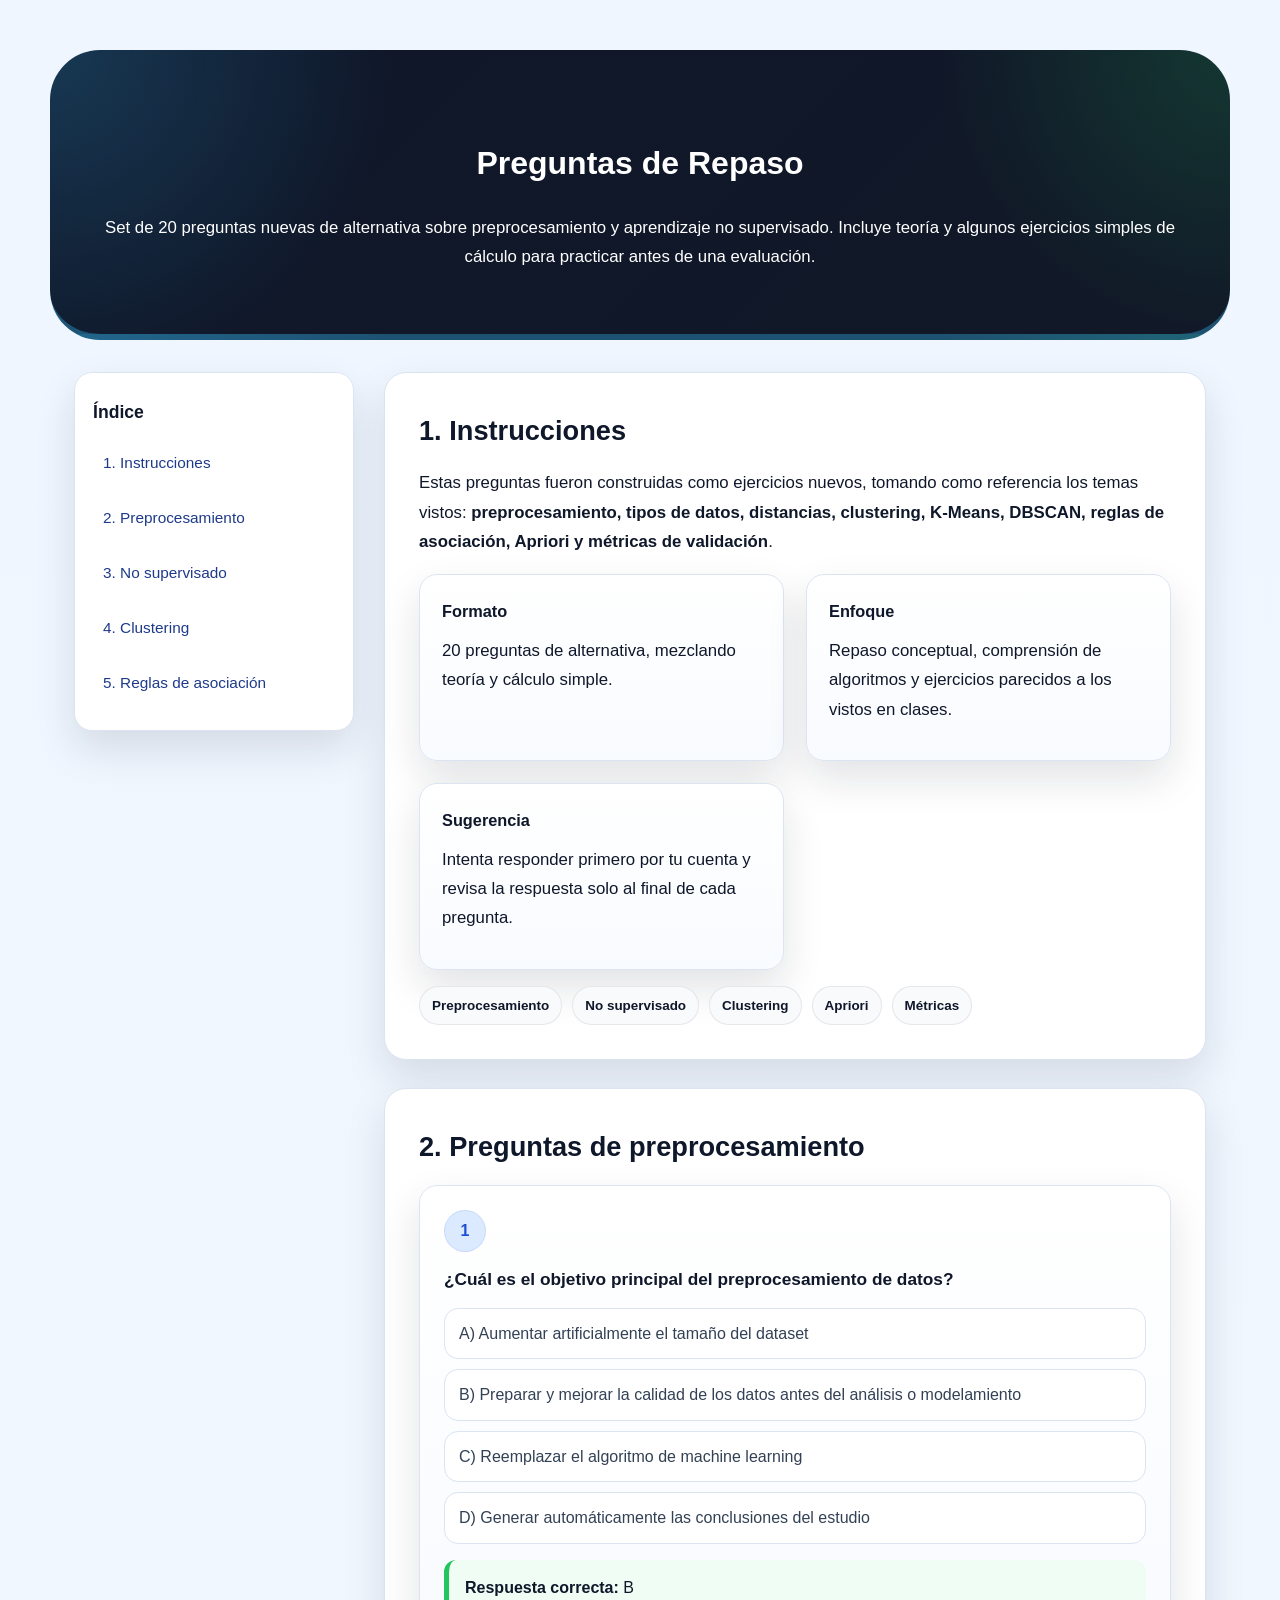
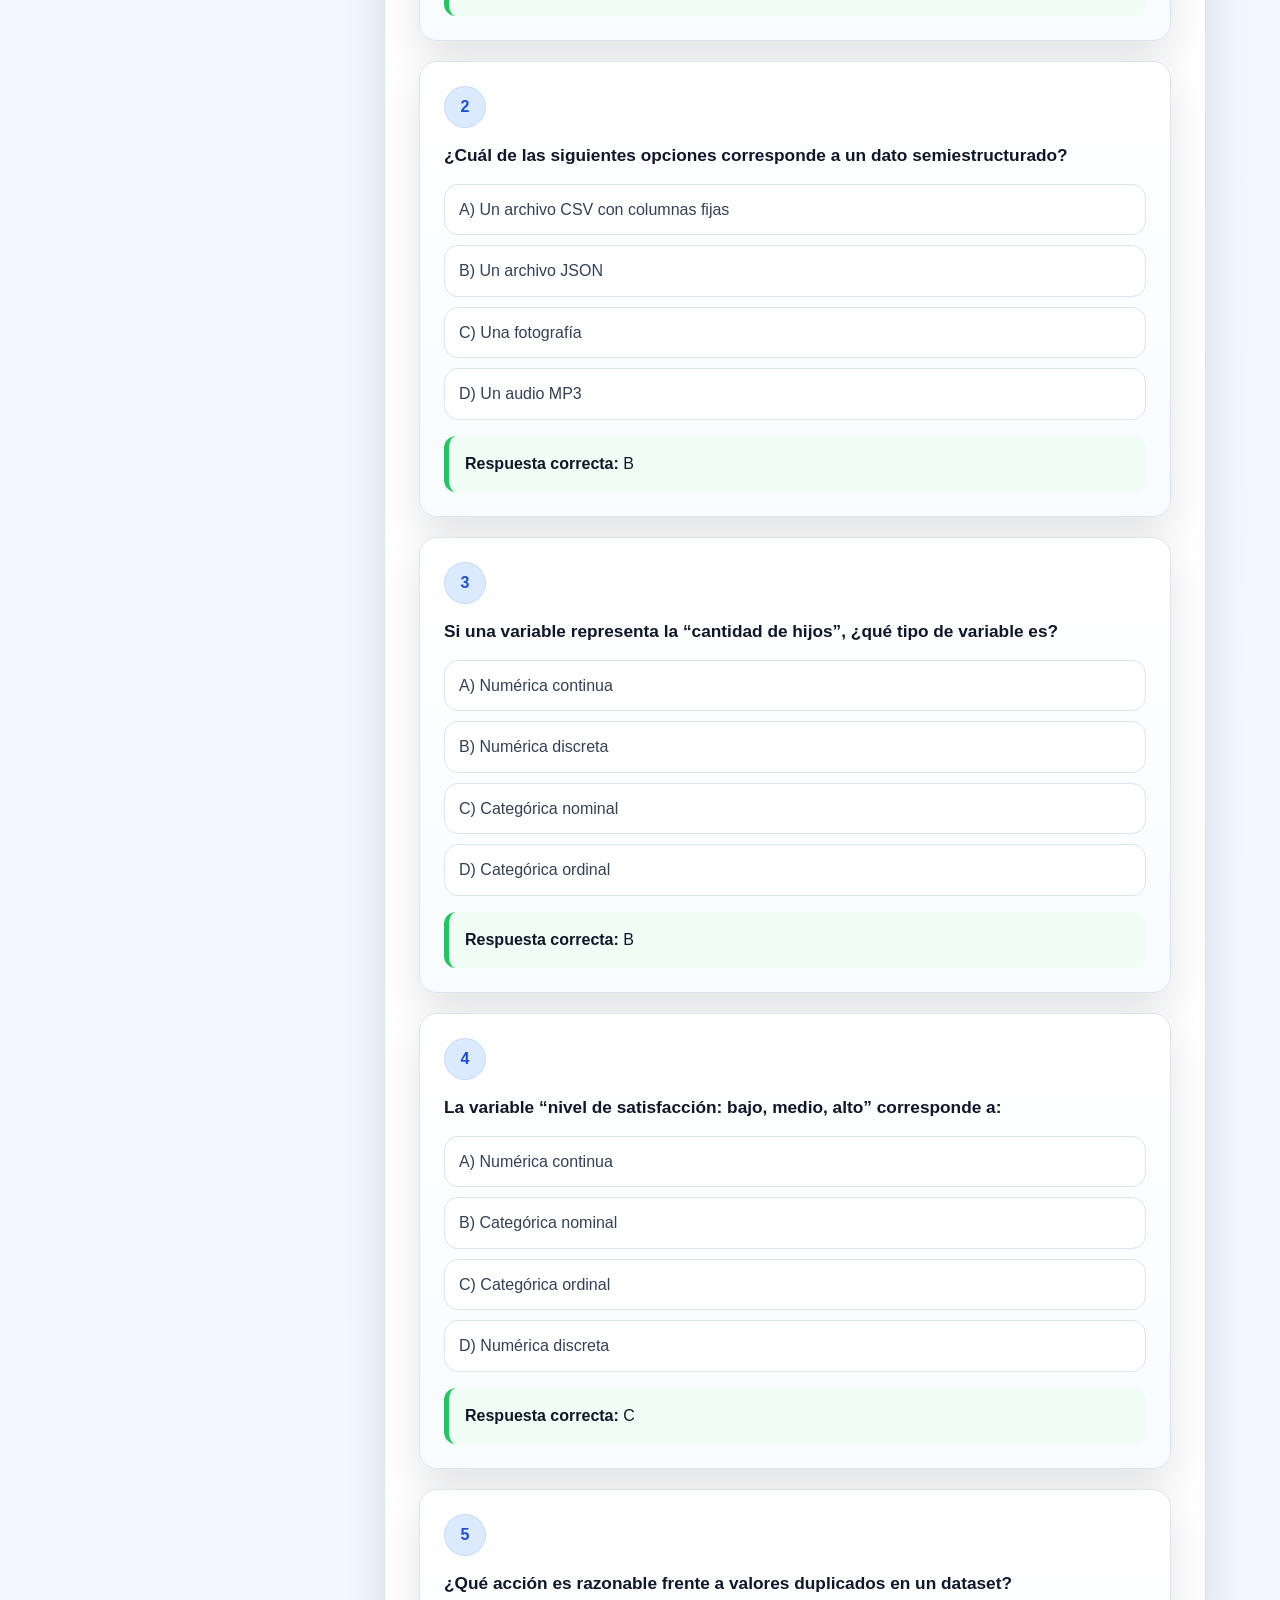
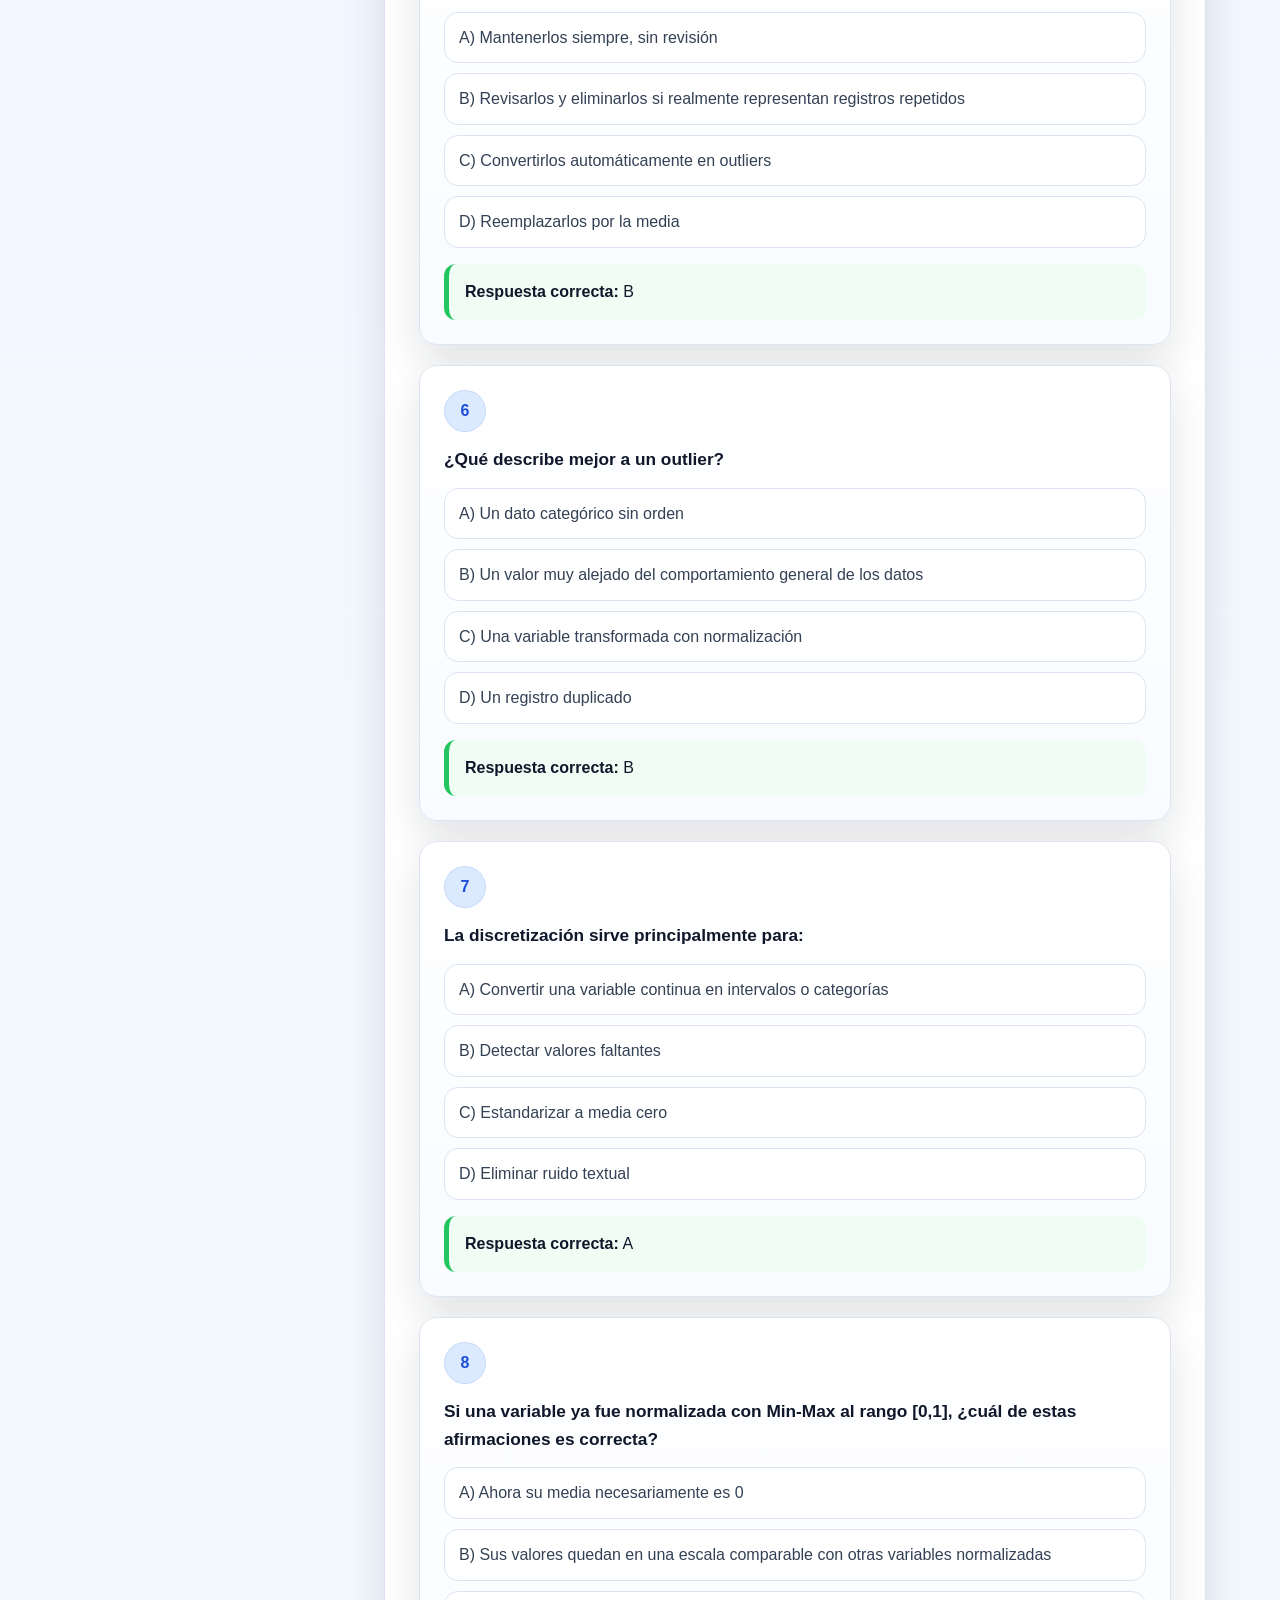
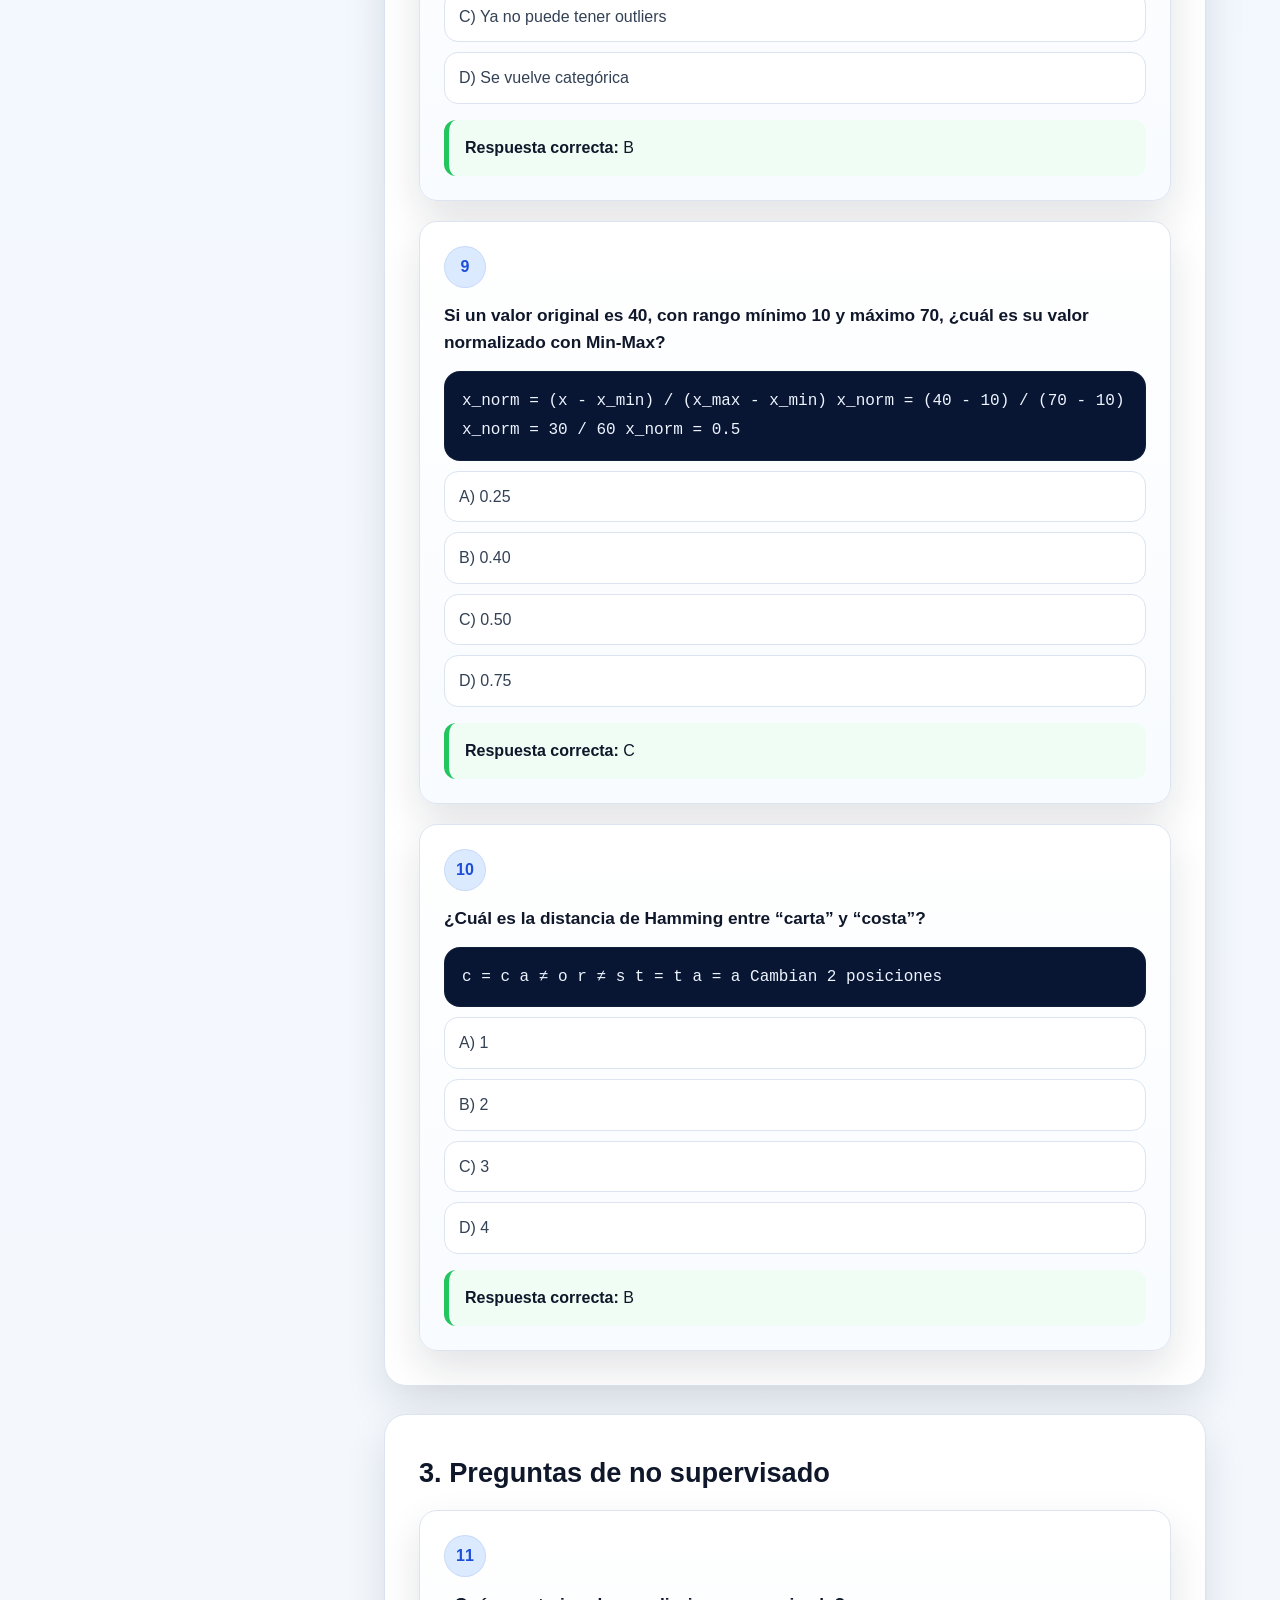
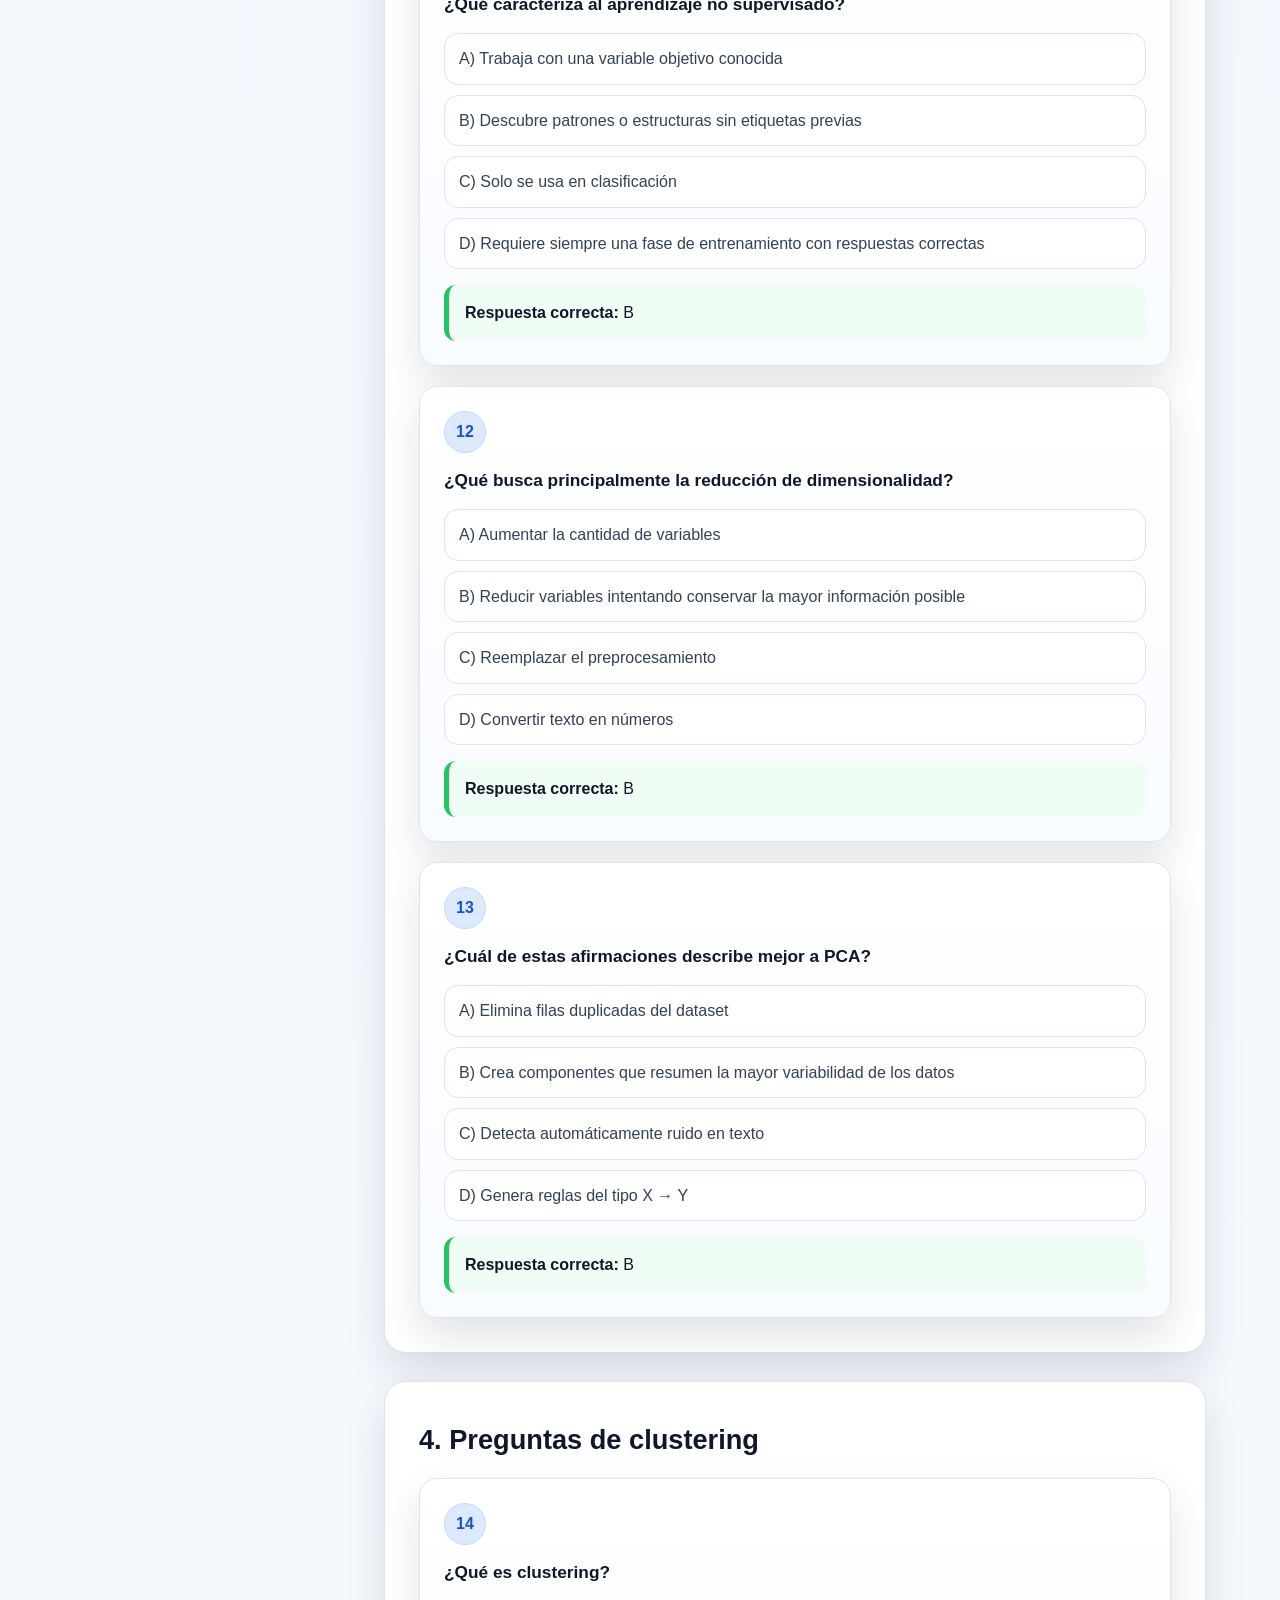
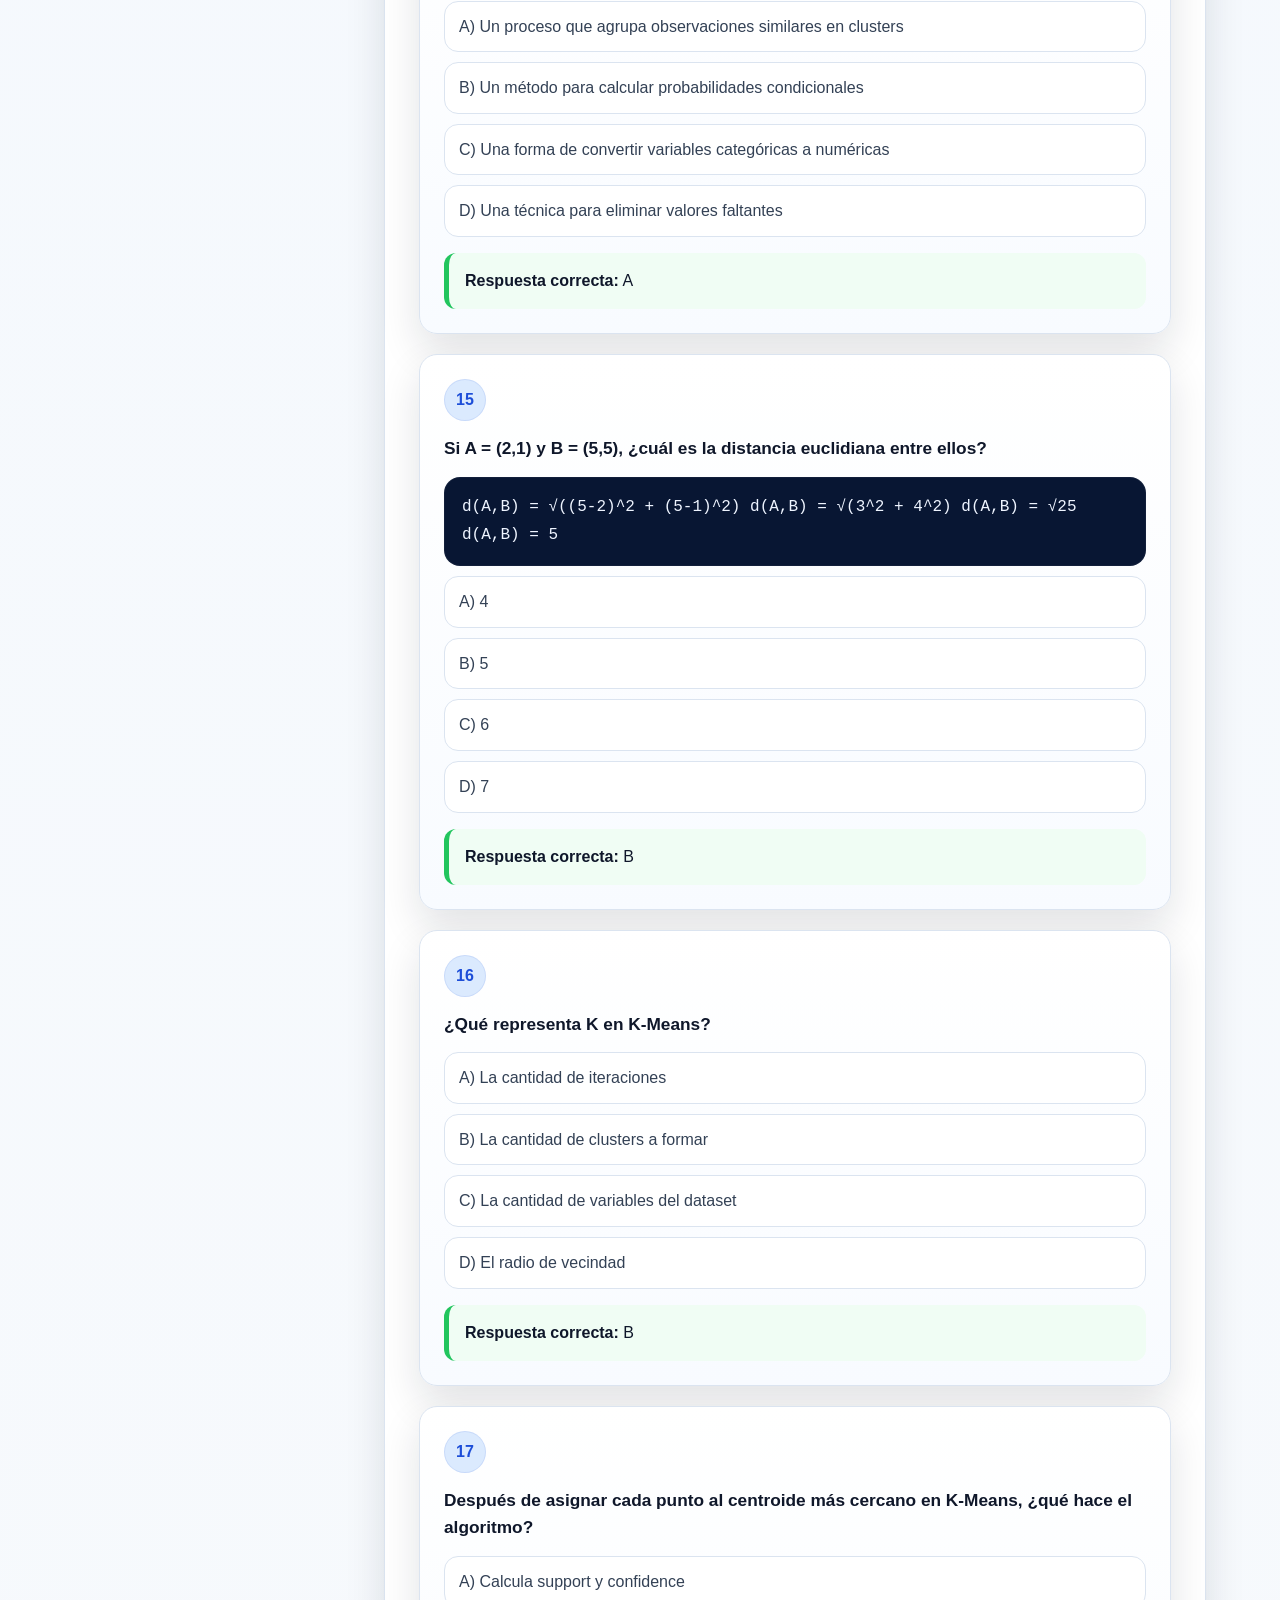
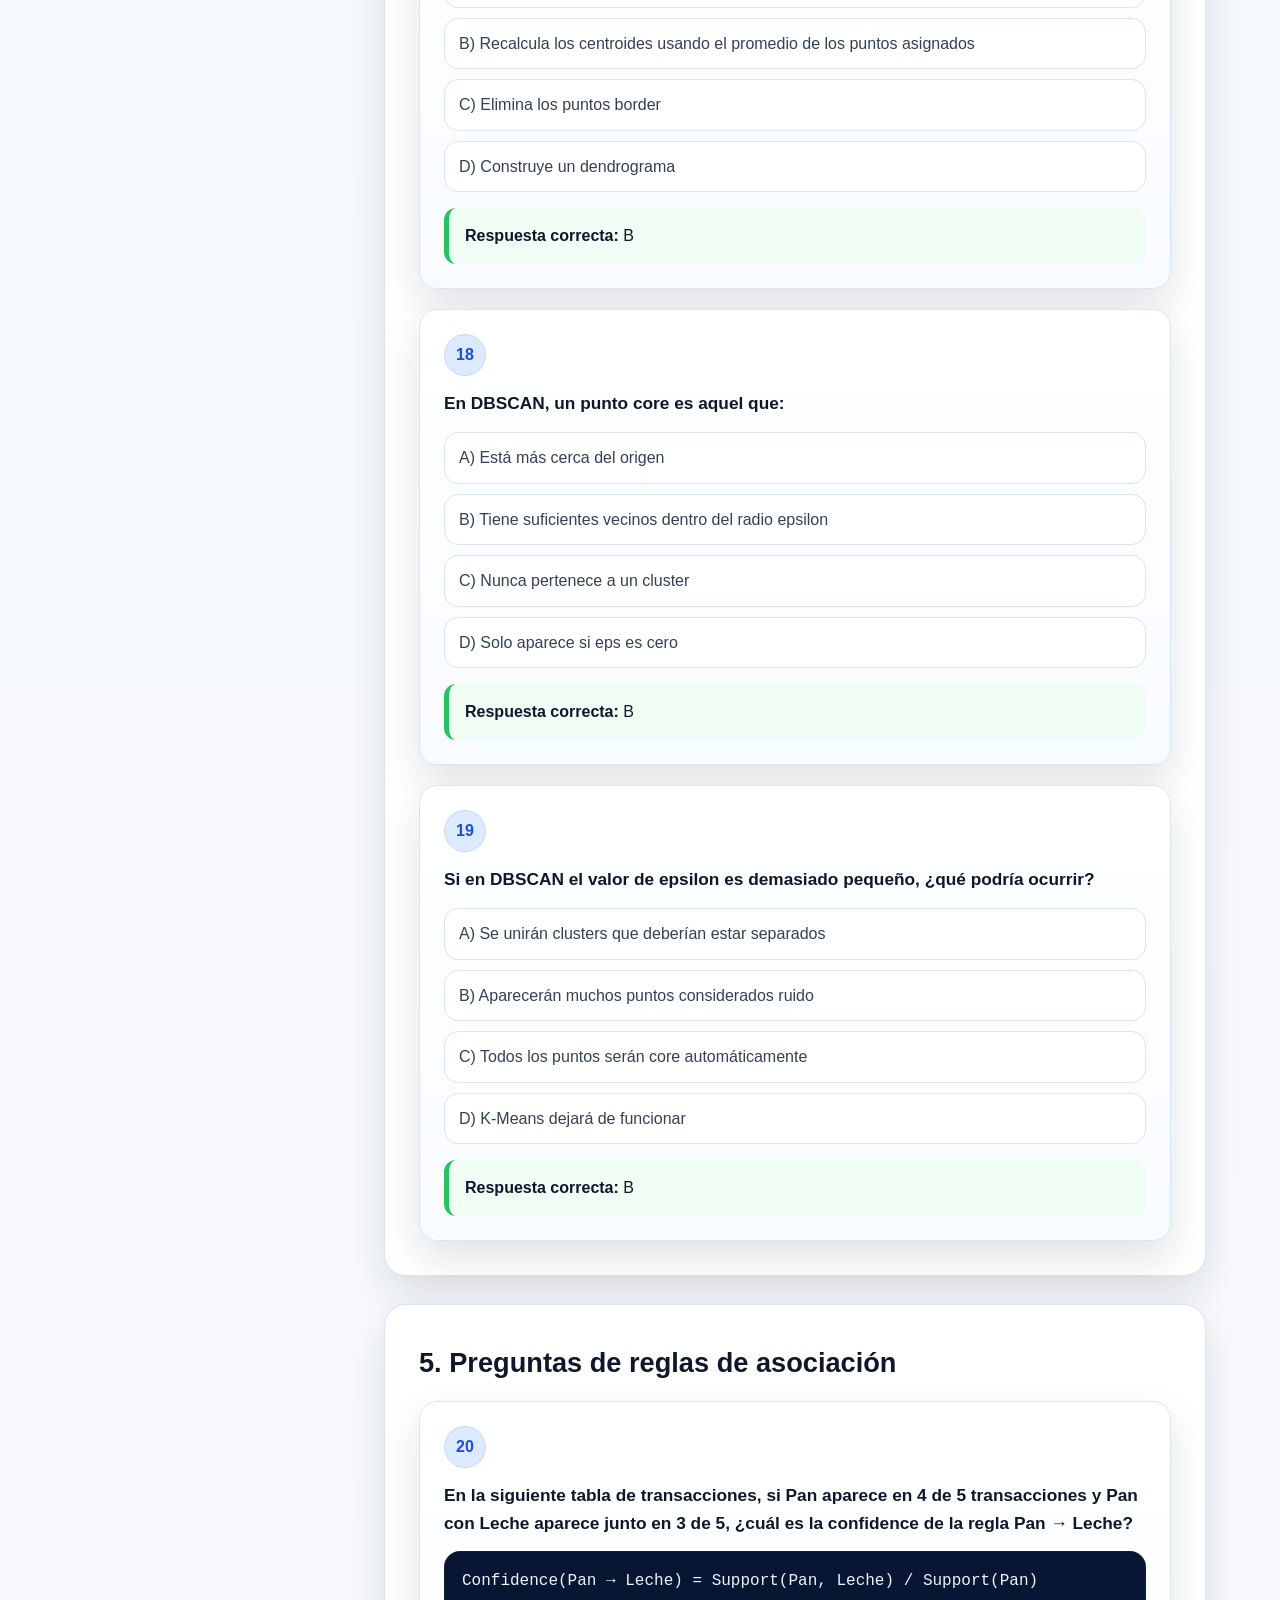
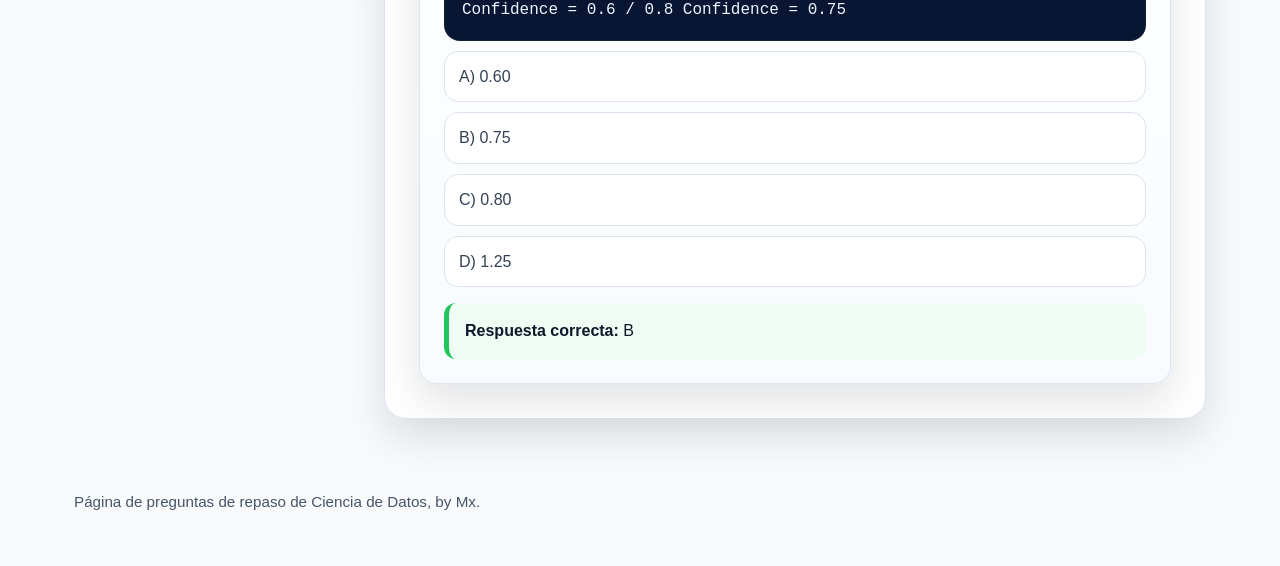
==== eje_c1.html @ 0fac029d "c1_1" ====
<!DOCTYPE html>
<html lang="es">
<head>
  <meta charset="UTF-8" />
  <meta name="viewport" content="width=device-width, initial-scale=1.0" />
  <title>Preguntas de Repaso | Preprocesamiento y No Supervisado</title>
  <link rel="stylesheet" href="styles.css">
  <style>
    .quiz-hero{
      background:
        radial-gradient(circle at top left, rgba(56,189,248,.20), transparent 28%),
        radial-gradient(circle at top right, rgba(34,197,94,.18), transparent 24%),
        linear-gradient(135deg, #0f172a 0%, #111827 100%);
      color:white;
      padding:64px 28px 48px;
      border-bottom:6px solid rgba(56,189,248,.35);
      border-radius:50px;
      text-align:center;
    }

    .quiz-wrap{
      max-width:1400px;
      margin:0 auto;
    }

    .quiz-layout{
      max-width:1400px;
      margin:32px auto 70px;
      padding:0 24px;
      display:grid;
      grid-template-columns:280px 1fr;
      gap:30px;
      align-items:start;
    }

    .quiz-toc{
      position:sticky;
      top:18px;
      background:white;
      border:1px solid var(--border);
      border-radius:18px;
      box-shadow:var(--shadow);
      padding:24px 18px;
    }

    .quiz-toc h2{
      margin:0 0 14px;
      font-size:1.1rem;
    }

    .quiz-toc ul{
      list-style:none;
      margin:0;
      padding:0;
    }

    .quiz-toc li + li{
      margin-top:10px;
    }

    .quiz-toc a{
      text-decoration:none;
      color:#1e3a8a;
      display:block;
      padding:9px 10px;
      border-radius:10px;
      transition:.2s ease;
      font-size:.96rem;
    }

    .quiz-toc a:hover{
      background:#eff6ff;
      color:#0369a1;
    }

    .quiz-main{
      display:flex;
      flex-direction:column;
      gap:28px;
    }

    .quiz-section{
      background:white;
      border:1px solid var(--border);
      border-radius:22px;
      box-shadow:var(--shadow);
      padding:34px;
    }

    .quiz-section h2{
      margin:0 0 14px;
      font-size:1.7rem;
    }

    .quiz-section p{
      margin:0 0 14px;
      line-height:1.75;
    }

    .question-card{
      border:1px solid var(--border);
      border-radius:18px;
      padding:24px;
      background:linear-gradient(180deg,#ffffff 0%, #f8fbff 100%);
      box-shadow:var(--shadow);
    }

    .question-card + .question-card{
      margin-top:20px;
    }

    .question-number{
      display:inline-flex;
      align-items:center;
      justify-content:center;
      width:42px;
      height:42px;
      border-radius:999px;
      background:#dbeafe;
      color:#1d4ed8;
      font-weight:800;
      margin-bottom:14px;
      border:1px solid rgba(29,78,216,.10);
    }

    .question-title{
      margin:0 0 14px;
      font-size:1.08rem;
      line-height:1.6;
      color:#0f172a;
    }

    .alternatives{
      display:grid;
      gap:10px;
      margin-top:10px;
    }

    .alternative{
      border:1px solid var(--border);
      border-radius:14px;
      padding:12px 14px;
      background:#ffffff;
      color:#334155;
      line-height:1.6;
    }

    .answer-box{
      margin-top:16px;
      border-left:5px solid #22c55e;
      background:#f0fdf4;
      padding:14px 16px;
      border-radius:12px;
    }

    .formula-box{
      margin-top:14px;
      background:#081633;
      color:#eef4ff;
      border-radius:16px;
      padding:16px 18px;
      font-family:Consolas, "Courier New", monospace;
      line-height:1.8;
      overflow:auto;
      box-shadow:inset 0 0 0 1px rgba(255,255,255,.04);
    }

    .tag-row{
      display:flex;
      flex-wrap:wrap;
      gap:10px;
      margin:16px 0 0;
    }

    .tag{
      display:inline-flex;
      padding:7px 12px;
      border-radius:999px;
      font-size:.84rem;
      font-weight:700;
      background:#f8fafc;
      color:#0f172a;
      border:1px solid rgba(15,23,42,.08);
    }

    .intro-grid{
      display:grid;
      grid-template-columns:repeat(auto-fit, minmax(250px,1fr));
      gap:22px;
      margin-top:18px;
    }

    .intro-card{
      border:1px solid var(--border);
      border-radius:18px;
      padding:22px;
      background:linear-gradient(180deg,#ffffff 0%, #f8fbff 100%);
      box-shadow:var(--shadow);
    }

    .intro-card h3{
      margin:0 0 10px;
      font-size:1.02rem;
    }

    footer{
      max-width:1400px;
      margin:0 auto 50px;
      padding:0 24px;
      color:#475569;
      font-size:.95rem;
    }

    @media (max-width: 1100px){
      .quiz-layout{
        grid-template-columns:1fr;
      }

      .quiz-toc{
        position:relative;
        top:auto;
      }
    }
  </style>
</head>
<body>
  <header class="quiz-hero">
    <div class="quiz-wrap">
      <h1>Preguntas de Repaso</h1>
      <p>
        Set de 20 preguntas nuevas de alternativa sobre preprocesamiento y aprendizaje no supervisado.
        Incluye teoría y algunos ejercicios simples de cálculo para practicar antes de una evaluación.
      </p>
    </div>
  </header>

  <div class="quiz-layout">
    <aside class="quiz-toc">
      <h2>Índice</h2>
      <ul>
        <li><a href="#intro">1. Instrucciones</a></li>
        <li><a href="#preproc">2. Preprocesamiento</a></li>
        <li><a href="#nosup">3. No supervisado</a></li>
        <li><a href="#clustering">4. Clustering</a></li>
        <li><a href="#reglas">5. Reglas de asociación</a></li>
      </ul>
    </aside>

    <main class="quiz-main">
      <section id="intro" class="quiz-section">
        <h2>1. Instrucciones</h2>
        <p>
          Estas preguntas fueron construidas como ejercicios nuevos, tomando como referencia los temas vistos:
          <strong>preprocesamiento, tipos de datos, distancias, clustering, K-Means, DBSCAN, reglas de asociación,
          Apriori y métricas de validación</strong>.
        </p>
        <div class="intro-grid">
          <div class="intro-card">
            <h3>Formato</h3>
            <p>20 preguntas de alternativa, mezclando teoría y cálculo simple.</p>
          </div>
          <div class="intro-card">
            <h3>Enfoque</h3>
            <p>Repaso conceptual, comprensión de algoritmos y ejercicios parecidos a los vistos en clases.</p>
          </div>
          <div class="intro-card">
            <h3>Sugerencia</h3>
            <p>Intenta responder primero por tu cuenta y revisa la respuesta solo al final de cada pregunta.</p>
          </div>
        </div>
        <div class="tag-row">
          <span class="tag">Preprocesamiento</span>
          <span class="tag">No supervisado</span>
          <span class="tag">Clustering</span>
          <span class="tag">Apriori</span>
          <span class="tag">Métricas</span>
        </div>
      </section>

      <section id="preproc" class="quiz-section">
        <h2>2. Preguntas de preprocesamiento</h2>

        <article class="question-card">
          <div class="question-number">1</div>
          <h3 class="question-title">¿Cuál es el objetivo principal del preprocesamiento de datos?</h3>
          <div class="alternatives">
            <div class="alternative">A) Aumentar artificialmente el tamaño del dataset</div>
            <div class="alternative">B) Preparar y mejorar la calidad de los datos antes del análisis o modelamiento</div>
            <div class="alternative">C) Reemplazar el algoritmo de machine learning</div>
            <div class="alternative">D) Generar automáticamente las conclusiones del estudio</div>
          </div>
          <div class="answer-box"><strong>Respuesta correcta:</strong> B</div>
        </article>

        <article class="question-card">
          <div class="question-number">2</div>
          <h3 class="question-title">¿Cuál de las siguientes opciones corresponde a un dato semiestructurado?</h3>
          <div class="alternatives">
            <div class="alternative">A) Un archivo CSV con columnas fijas</div>
            <div class="alternative">B) Un archivo JSON</div>
            <div class="alternative">C) Una fotografía</div>
            <div class="alternative">D) Un audio MP3</div>
          </div>
          <div class="answer-box"><strong>Respuesta correcta:</strong> B</div>
        </article>

        <article class="question-card">
          <div class="question-number">3</div>
          <h3 class="question-title">Si una variable representa la “cantidad de hijos”, ¿qué tipo de variable es?</h3>
          <div class="alternatives">
            <div class="alternative">A) Numérica continua</div>
            <div class="alternative">B) Numérica discreta</div>
            <div class="alternative">C) Categórica nominal</div>
            <div class="alternative">D) Categórica ordinal</div>
          </div>
          <div class="answer-box"><strong>Respuesta correcta:</strong> B</div>
        </article>

        <article class="question-card">
          <div class="question-number">4</div>
          <h3 class="question-title">La variable “nivel de satisfacción: bajo, medio, alto” corresponde a:</h3>
          <div class="alternatives">
            <div class="alternative">A) Numérica continua</div>
            <div class="alternative">B) Categórica nominal</div>
            <div class="alternative">C) Categórica ordinal</div>
            <div class="alternative">D) Numérica discreta</div>
          </div>
          <div class="answer-box"><strong>Respuesta correcta:</strong> C</div>
        </article>

        <article class="question-card">
          <div class="question-number">5</div>
          <h3 class="question-title">¿Qué acción es razonable frente a valores duplicados en un dataset?</h3>
          <div class="alternatives">
            <div class="alternative">A) Mantenerlos siempre, sin revisión</div>
            <div class="alternative">B) Revisarlos y eliminarlos si realmente representan registros repetidos</div>
            <div class="alternative">C) Convertirlos automáticamente en outliers</div>
            <div class="alternative">D) Reemplazarlos por la media</div>
          </div>
          <div class="answer-box"><strong>Respuesta correcta:</strong> B</div>
        </article>

        <article class="question-card">
          <div class="question-number">6</div>
          <h3 class="question-title">¿Qué describe mejor a un outlier?</h3>
          <div class="alternatives">
            <div class="alternative">A) Un dato categórico sin orden</div>
            <div class="alternative">B) Un valor muy alejado del comportamiento general de los datos</div>
            <div class="alternative">C) Una variable transformada con normalización</div>
            <div class="alternative">D) Un registro duplicado</div>
          </div>
          <div class="answer-box"><strong>Respuesta correcta:</strong> B</div>
        </article>

        <article class="question-card">
          <div class="question-number">7</div>
          <h3 class="question-title">La discretización sirve principalmente para:</h3>
          <div class="alternatives">
            <div class="alternative">A) Convertir una variable continua en intervalos o categorías</div>
            <div class="alternative">B) Detectar valores faltantes</div>
            <div class="alternative">C) Estandarizar a media cero</div>
            <div class="alternative">D) Eliminar ruido textual</div>
          </div>
          <div class="answer-box"><strong>Respuesta correcta:</strong> A</div>
        </article>

        <article class="question-card">
          <div class="question-number">8</div>
          <h3 class="question-title">Si una variable ya fue normalizada con Min-Max al rango [0,1], ¿cuál de estas afirmaciones es correcta?</h3>
          <div class="alternatives">
            <div class="alternative">A) Ahora su media necesariamente es 0</div>
            <div class="alternative">B) Sus valores quedan en una escala comparable con otras variables normalizadas</div>
            <div class="alternative">C) Ya no puede tener outliers</div>
            <div class="alternative">D) Se vuelve categórica</div>
          </div>
          <div class="answer-box"><strong>Respuesta correcta:</strong> B</div>
        </article>

        <article class="question-card">
          <div class="question-number">9</div>
          <h3 class="question-title">Si un valor original es 40, con rango mínimo 10 y máximo 70, ¿cuál es su valor normalizado con Min-Max?</h3>
          <div class="formula-box">
x_norm = (x - x_min) / (x_max - x_min)

x_norm = (40 - 10) / (70 - 10)
x_norm = 30 / 60
x_norm = 0.5
          </div>
          <div class="alternatives">
            <div class="alternative">A) 0.25</div>
            <div class="alternative">B) 0.40</div>
            <div class="alternative">C) 0.50</div>
            <div class="alternative">D) 0.75</div>
          </div>
          <div class="answer-box"><strong>Respuesta correcta:</strong> C</div>
        </article>

        <article class="question-card">
          <div class="question-number">10</div>
          <h3 class="question-title">¿Cuál es la distancia de Hamming entre “carta” y “costa”?</h3>
          <div class="formula-box">
c = c
a ≠ o
r ≠ s
t = t
a = a

Cambian 2 posiciones
          </div>
          <div class="alternatives">
            <div class="alternative">A) 1</div>
            <div class="alternative">B) 2</div>
            <div class="alternative">C) 3</div>
            <div class="alternative">D) 4</div>
          </div>
          <div class="answer-box"><strong>Respuesta correcta:</strong> B</div>
        </article>
      </section>

      <section id="nosup" class="quiz-section">
        <h2>3. Preguntas de no supervisado</h2>

        <article class="question-card">
          <div class="question-number">11</div>
          <h3 class="question-title">¿Qué caracteriza al aprendizaje no supervisado?</h3>
          <div class="alternatives">
            <div class="alternative">A) Trabaja con una variable objetivo conocida</div>
            <div class="alternative">B) Descubre patrones o estructuras sin etiquetas previas</div>
            <div class="alternative">C) Solo se usa en clasificación</div>
            <div class="alternative">D) Requiere siempre una fase de entrenamiento con respuestas correctas</div>
          </div>
          <div class="answer-box"><strong>Respuesta correcta:</strong> B</div>
        </article>

        <article class="question-card">
          <div class="question-number">12</div>
          <h3 class="question-title">¿Qué busca principalmente la reducción de dimensionalidad?</h3>
          <div class="alternatives">
            <div class="alternative">A) Aumentar la cantidad de variables</div>
            <div class="alternative">B) Reducir variables intentando conservar la mayor información posible</div>
            <div class="alternative">C) Reemplazar el preprocesamiento</div>
            <div class="alternative">D) Convertir texto en números</div>
          </div>
          <div class="answer-box"><strong>Respuesta correcta:</strong> B</div>
        </article>

        <article class="question-card">
          <div class="question-number">13</div>
          <h3 class="question-title">¿Cuál de estas afirmaciones describe mejor a PCA?</h3>
          <div class="alternatives">
            <div class="alternative">A) Elimina filas duplicadas del dataset</div>
            <div class="alternative">B) Crea componentes que resumen la mayor variabilidad de los datos</div>
            <div class="alternative">C) Detecta automáticamente ruido en texto</div>
            <div class="alternative">D) Genera reglas del tipo X → Y</div>
          </div>
          <div class="answer-box"><strong>Respuesta correcta:</strong> B</div>
        </article>
      </section>

      <section id="clustering" class="quiz-section">
        <h2>4. Preguntas de clustering</h2>

        <article class="question-card">
          <div class="question-number">14</div>
          <h3 class="question-title">¿Qué es clustering?</h3>
          <div class="alternatives">
            <div class="alternative">A) Un proceso que agrupa observaciones similares en clusters</div>
            <div class="alternative">B) Un método para calcular probabilidades condicionales</div>
            <div class="alternative">C) Una forma de convertir variables categóricas a numéricas</div>
            <div class="alternative">D) Una técnica para eliminar valores faltantes</div>
          </div>
          <div class="answer-box"><strong>Respuesta correcta:</strong> A</div>
        </article>

        <article class="question-card">
          <div class="question-number">15</div>
          <h3 class="question-title">Si A = (2,1) y B = (5,5), ¿cuál es la distancia euclidiana entre ellos?</h3>
          <div class="formula-box">
d(A,B) = √((5-2)^2 + (5-1)^2)
d(A,B) = √(3^2 + 4^2)
d(A,B) = √25
d(A,B) = 5
          </div>
          <div class="alternatives">
            <div class="alternative">A) 4</div>
            <div class="alternative">B) 5</div>
            <div class="alternative">C) 6</div>
            <div class="alternative">D) 7</div>
          </div>
          <div class="answer-box"><strong>Respuesta correcta:</strong> B</div>
        </article>

        <article class="question-card">
          <div class="question-number">16</div>
          <h3 class="question-title">¿Qué representa K en K-Means?</h3>
          <div class="alternatives">
            <div class="alternative">A) La cantidad de iteraciones</div>
            <div class="alternative">B) La cantidad de clusters a formar</div>
            <div class="alternative">C) La cantidad de variables del dataset</div>
            <div class="alternative">D) El radio de vecindad</div>
          </div>
          <div class="answer-box"><strong>Respuesta correcta:</strong> B</div>
        </article>

        <article class="question-card">
          <div class="question-number">17</div>
          <h3 class="question-title">Después de asignar cada punto al centroide más cercano en K-Means, ¿qué hace el algoritmo?</h3>
          <div class="alternatives">
            <div class="alternative">A) Calcula support y confidence</div>
            <div class="alternative">B) Recalcula los centroides usando el promedio de los puntos asignados</div>
            <div class="alternative">C) Elimina los puntos border</div>
            <div class="alternative">D) Construye un dendrograma</div>
          </div>
          <div class="answer-box"><strong>Respuesta correcta:</strong> B</div>
        </article>

        <article class="question-card">
          <div class="question-number">18</div>
          <h3 class="question-title">En DBSCAN, un punto core es aquel que:</h3>
          <div class="alternatives">
            <div class="alternative">A) Está más cerca del origen</div>
            <div class="alternative">B) Tiene suficientes vecinos dentro del radio epsilon</div>
            <div class="alternative">C) Nunca pertenece a un cluster</div>
            <div class="alternative">D) Solo aparece si eps es cero</div>
          </div>
          <div class="answer-box"><strong>Respuesta correcta:</strong> B</div>
        </article>

        <article class="question-card">
          <div class="question-number">19</div>
          <h3 class="question-title">Si en DBSCAN el valor de epsilon es demasiado pequeño, ¿qué podría ocurrir?</h3>
          <div class="alternatives">
            <div class="alternative">A) Se unirán clusters que deberían estar separados</div>
            <div class="alternative">B) Aparecerán muchos puntos considerados ruido</div>
            <div class="alternative">C) Todos los puntos serán core automáticamente</div>
            <div class="alternative">D) K-Means dejará de funcionar</div>
          </div>
          <div class="answer-box"><strong>Respuesta correcta:</strong> B</div>
        </article>
      </section>

      <section id="reglas" class="quiz-section">
        <h2>5. Preguntas de reglas de asociación</h2>

        <article class="question-card">
          <div class="question-number">20</div>
          <h3 class="question-title">En la siguiente tabla de transacciones, si Pan aparece en 4 de 5 transacciones y Pan con Leche aparece junto en 3 de 5, ¿cuál es la confidence de la regla Pan → Leche?</h3>
          <div class="formula-box">
Confidence(Pan → Leche) = Support(Pan, Leche) / Support(Pan)

Confidence = 0.6 / 0.8
Confidence = 0.75
          </div>
          <div class="alternatives">
            <div class="alternative">A) 0.60</div>
            <div class="alternative">B) 0.75</div>
            <div class="alternative">C) 0.80</div>
            <div class="alternative">D) 1.25</div>
          </div>
          <div class="answer-box"><strong>Respuesta correcta:</strong> B</div>
        </article>
      </section>
    </main>
  </div>

  <footer>
    Página de preguntas de repaso de Ciencia de Datos, by Mx.
  </footer>
</body>
</html>
---- styles.css ----
/* =========================
   INTRODUCCION HTML
   ========================= */


  :root{
    --bg:#0f172a;
    --panel:#111827;
    --panel-2:#1f2937;
    --soft:#e5eefc;
    --text:#e5e7eb;
    --muted:#94a3b8;
    --primary:#38bdf8;
    --secondary:#22c55e;
    --accent:#f59e0b;
    --card:#ffffff;
    --border:#dbe4f0;
    --shadow:0 18px 40px rgba(15,23,42,.12);
    --radius:18px;
    --max:1500px;
  }

  *{box-sizing:border-box}
  html{scroll-behavior:smooth}
  body{
    margin:50px;
    font-family:Inter, "Segoe UI", Arial, sans-serif;
    background:linear-gradient(180deg, #eff6ff 0%, #f8fafc 100%);
    color:#0f172a;
    line-height:1.75;
  }

  .hero{
    background:
      radial-gradient(circle at top left, rgba(56,189,248,.20), transparent 28%),
      radial-gradient(circle at top right, rgba(34,197,94,.18), transparent 24%),
      linear-gradient(135deg, #0f172a 0%, #111827 100%);
    color:white;
    padding:64px 28px 48px;
    border-bottom:6px solid rgba(56,189,248,.35);
    border-radius: 50px;
    text-align: center;
  }

  .wrap{
    max-width:var(--max);
    margin:0 auto;
    
  }

  .hero h1{
    margin:0 0 12px;
    font-size:clamp(2.1rem, 3.5vw, 3.35rem);
    line-height:1.1;
  }

  .hero p{
    margin:0 auto;
    max-width:920px;
    color:#dbeafe;
    font-size:1.08rem;
    text-align: center;
  }


  .badge{
    padding:9px 15px;
    border-radius:999px;
    background:rgba(255,255,255,.09);
    border:1px solid rgba(255,255,255,.16);
    color:#e2e8f0;
    font-size:.95rem;
  }

  .layout{
    max-width:var(--max);
    margin:32px auto 70px;
    padding:0 24px;
    display:grid;
    grid-template-columns:260px 1fr;
    gap:30px;
    align-items:start;
  }

  .toc{
    position:sticky;
    top:18px;
    background:white;
    border:1px solid var(--border);
    border-radius:var(--radius);
    box-shadow:var(--shadow);
    padding:24px 18px;
  }

  .toc h2{
    margin:0 0 14px;
    font-size:1.1rem;
  }

  .toc ul{
    list-style:none;
    margin:0;
    padding:0;
  }

  .toc li + li{
    margin-top:10px;
  }

  .toc a{
    text-decoration:none;
    color:#1e3a8a;
    display:block;
    padding:9px 10px;
    border-radius:10px;
    transition:.2s ease;
    font-size:.97rem;
  }

  .toc a:hover{
    background:#eff6ff;
    color:#0369a1;
  }

  main{
    display:flex;
    flex-direction:column;
    gap:40px;
  }

  section{
    background:white;
    border:1px solid var(--border);
    border-radius:var(--radius);
    box-shadow:var(--shadow);
    padding:40px;
  }

  h2{
    margin:0 0 18px;
    font-size:1.8rem;
    color:#0f172a;
  }

  h3{
    margin:28px 0 14px;
    color:#0f172a;
    font-size:1.22rem;
  }

  p{
    margin:0 0 14px;
    font-size:1.05rem;
  }

  .muted{
    color:var(--muted);
  }

  .intro-grid,
  .cards,
  .flow,
  .glossary{
    display:grid;
    gap:24px;
  }

  .intro-grid{
    grid-template-columns:repeat(auto-fit, minmax(250px,1fr));
    margin-top:18px;
  }

  .cards{
    grid-template-columns:repeat(auto-fit, minmax(280px,1fr));
    gap:28px;
    margin-top:18px;
  }

  .flow{
    grid-template-columns:repeat(auto-fit, minmax(220px,1fr));
    gap:22px;
    margin-top:18px;
  }

  .glossary{
    grid-template-columns:repeat(auto-fit, minmax(250px,1fr));
    gap:22px;
    margin-top:18px;
  }

  .card,
  .step,
  .gloss{
    border:1px solid var(--border);
    border-radius:18px;
    padding:22px;
    background:linear-gradient(180deg,#ffffff 0%, #f8fbff 100%);
  }

  .card h4,
  .step h4,
  .gloss h4{
    margin:0 0 10px;
    font-size:1.05rem;
  }

  .pill{
    display:inline-flex;
    align-self:flex-start;
    width:auto;
    padding:6px 14px;
    border-radius:999px;
    font-size:.88rem;
    font-weight:700;
    margin-bottom:14px;
    letter-spacing:.2px;
  }

  .blue{background:#e0f2fe; color:#075985}
  .green{background:#dcfce7; color:#166534}
  .orange{background:#fef3c7; color:#92400e}
  .purple{background:#ede9fe; color:#5b21b6}

  .map{
    background:linear-gradient(180deg,#f8fbff 0%, #eef6ff 100%);
    border:1px solid var(--border);
    border-radius:20px;
    padding:40px;
    overflow:auto;
    margin-top:18px;
  }

  .map h3{
    margin-top:0;
    margin-bottom:24px;
    text-align:center;
    font-size:1.35rem;
  }

  .node-center{
    text-align:center;
    margin-bottom:24px;
  }

  .node{
    display:inline-block;
    padding:12px 18px;
    border-radius:14px;
    color:white;
    font-weight:700;
    box-shadow:0 10px 22px rgba(15,23,42,.12);
  }

  .node.main{background:linear-gradient(135deg,#0284c7,#2563eb)}
  .node.sup{background:linear-gradient(135deg,#14b8a6,#0f766e)}
  .node.unsup{background:linear-gradient(135deg,#22c55e,#15803d)}
  .node.sub{background:linear-gradient(135deg,#6366f1,#4338ca)}
  .node.sub2{background:linear-gradient(135deg,#f59e0b,#d97706)}

  .branches{
    display:grid;
    grid-template-columns:1fr 1fr;
    gap:32px;
    align-items:start;
  }

  .branch{
    border:1px dashed #bfd2ee;
    border-radius:18px;
    padding:22px;
    background:white;
  }

  .branch .branch-title{
    text-align:center;
    margin-bottom:18px;
  }

  .subgrid{
    display:grid;
    grid-template-columns:1fr 1fr;
    gap:18px;
  }

  .subbox{
    border:1px solid var(--border);
    border-radius:16px;
    padding:22px;
    background:#f8fbff;
  }

  .subbox ul{
    margin:12px 0 0 20px;
    padding:0;
  }

  .subbox li{
    margin:6px 0;
    line-height:1.65;
  }

  .jupyter-box{
    display:grid;
    grid-template-columns:1.15fr .95fr;
    gap:24px;
    align-items:center;
    margin-top:18px;
  }

  .codebox{
    background:#0b1736;
    color:#e2e8f0;
    border-radius:22px;
    padding:22px 26px;
    font-family:Consolas, "Courier New", monospace;
    font-size:1rem;
    overflow:auto;
    line-height:1.9;
    box-shadow:inset 0 0 0 1px rgba(255,255,255,.04);
  }

  .table-like{
    border:1px solid var(--border);
    border-radius:14px;
    overflow:hidden;
    margin-top:18px;
  }

  .row{
    display:grid;
    grid-template-columns:1fr 1.7fr;
  }

  .row div{
    padding:15px 16px;
    border-bottom:1px solid var(--border);
  }

  .row div:first-child{
    background:#f8fafc;
    font-weight:600;
  }

  .row:last-child div{
    border-bottom:none;
  }

  .callout{
    border-left:5px solid var(--primary);
    background:#f0f9ff;
    padding:16px 18px;
    border-radius:12px;
    margin:18px 0 6px;
    font-size:1.05rem;
  }

  .library-grid{
    display:grid;
    gap:26px;
    margin-top:22px;
  }

  .library-card{
    display:grid;
    grid-template-columns:1.15fr .95fr;
    gap:26px;
    align-items:stretch;
    border:1px solid var(--border);
    border-radius:20px;
    padding:24px;
    background:linear-gradient(180deg,#ffffff 0%, #f8fbff 100%);
  }

  .library-info{
    display:flex;
    flex-direction:column;
    justify-content:center;
  }

  .library-info p{
    margin-bottom:12px;
  }

  .library-code{
    position:relative;
    background:#081633;
    color:#eef4ff;
    border-radius:22px;
    padding:24px 26px;
    font-family:Consolas, "Courier New", monospace;
    font-size:.98rem;
    line-height:1.9;
    overflow:auto;
    display:flex;
    align-items:center;
    min-height:160px;
    box-shadow:
      inset 0 0 0 1px rgba(255,255,255,.04),
      0 8px 24px rgba(8,22,51,.16);
  }

  .library-code pre{
    margin:0;
    white-space:pre-wrap;
    word-break:break-word;
  }

  .typing-cursor{
    display:inline-block;
    width:10px;
    height:1.2em;
    background:#93c5fd;
    margin-left:6px;
    vertical-align:middle;
    border-radius:2px;
    animation:blinkCursor 1s steps(1) infinite;
  }



  .process-diagram{
display:flex;
flex-wrap:wrap;
align-items:stretch;
gap:16px;
margin-top:28px;
}

.process-step{
flex:1 1 220px;
min-width:220px;
border-radius:20px;
padding:20px 18px;
border:1px solid var(--border);
box-shadow:var(--shadow);
background:#ffffff;
position:relative;
}

.process-step h4{
margin:10px 0 10px;
font-size:1.02rem;
line-height:1.35;
}

.process-step p{
margin:0;
font-size:.98rem;
line-height:1.6;
}

.step-number{
width:42px;
height:42px;
border-radius:999px;
display:flex;
align-items:center;
justify-content:center;
font-weight:700;
font-size:.9rem;
background:rgba(255,255,255,.75);
border:1px solid rgba(15,23,42,.08);
}

.process-arrow{
display:flex;
align-items:center;
justify-content:center;
font-size:28px;
font-weight:700;
color:#2563eb;
min-width:24px;
}

/* Colores */
.color-azul{
background:#e6f2ff;
}

.color-white{
background-color: white;
}
.color-celeste{
background:#eaf7fb;
}

.color-verde{
background:#eaf6ee;
}

.color-lima{
background:#f0f9e8;
}

.color-naranja{
background:#fff1e6;
}

.color-amarillo{
background:#fff9e6;
}

.color-morado{
background:#f2edff;
}

.color-rosa{
background:#fdeef4;
}

@media (max-width: 980px){
  .process-diagram{

    display:grid;

    grid-template-columns:repeat(3, 1fr);

    gap:28px;

    margin-top:30px;

    align-items:stretch;

  }

  .process-arrow{
    transform:rotate(90deg);
    min-height:24px;
  }

  .process-step{

    width:100%;
    height:180px;

    border-radius:20px;
    padding:22px;

    border:1px solid rgba(0,0,0,0.05);

    display:flex;
    flex-direction:column;
    justify-content:flex-start;

    box-shadow:0 10px 25px rgba(0,0,0,0.08);

  }
}

  @keyframes blinkCursor{
    0%, 50%{opacity:1}
    51%, 100%{opacity:0}
  }

  footer{
    max-width:var(--max);
    margin:0 auto 50px;
    padding:0 24px;
    color:#475569;
    font-size:.95rem;
  }

  @media (max-width: 1100px){
    .layout{
      grid-template-columns:1fr;
    }

    .toc{
      position:relative;
      top:auto;
    }
  }

  .step-icon{

    font-size:36px;
    margin-bottom:8px;
    text-align: center;
    align-items: center;
  }

  .step-icon img{

    width:180px;
    opacity:0.85;
    

  }

  @media (max-width: 980px){
    .jupyter-box,
    .library-card{
      grid-template-columns:1fr;
    }

    .branches{
      grid-template-columns:1fr;
    }

    .subgrid{
      grid-template-columns:1fr;
    }

    section{
      padding:28px;
    }

    .map{
      padding:28px;
    }
  }



  /* =========================
   MENU PRINCIPAL / INDEX
   ========================= */

.Menu_Encabezado {
  padding: 10px 0 10px 10px;
}

.Menu_Hero {
  background:
    radial-gradient(circle at top left, rgba(56,189,248,.20), transparent 28%),
    radial-gradient(circle at top right, rgba(34,197,94,.18), transparent 24%),
    linear-gradient(135deg, #0f172a 0%, #111827 100%);
  color: white;
  padding: 70px 32px 56px;
  border-bottom: 6px solid rgba(56,189,248,.35);
  border-radius: 50px;
  text-align: center;
  box-shadow: var(--shadow);
}

.Menu_Wrap {
  max-width: 1100px;
  margin: 0 auto;
}

.Menu_Etiqueta {
  display: inline-block;
  padding: 8px 14px;
  border-radius: 999px;
  background: rgba(255,255,255,.10);
  border: 1px solid rgba(255,255,255,.16);
  color: #e2e8f0;
  font-size: .92rem;
  margin-bottom: 18px;
}

.Menu_Titulo {
  margin: 0 0 14px;
  font-size: clamp(2.2rem, 4vw, 4rem);
  line-height: 1.08;
}

.Menu_Subtitulo {
  margin: 0 auto;
  max-width: 850px;
  color: #dbeafe;
  font-size: 1.08rem;
  line-height: 1.8;
}

.Menu_Contenido {
  max-width: var(--max);
  margin: 34px auto 70px;
  padding: 0 24px;
}

.Menu_Caja_Bienvenida {
  background: white;
  border: 1px solid var(--border);
  border-radius: 24px;
  box-shadow: var(--shadow);
  padding: 28px 30px;
  margin-bottom: 30px;
}

.Menu_Caja_Bienvenida h2 {
  margin: 0 0 10px;
  font-size: 1.6rem;
  color: #0f172a;
}

.Menu_Caja_Bienvenida p {
  margin: 0;
  color: #475569;
  line-height: 1.8;
}

.Menu_Grid {
  display: grid;
  grid-template-columns: repeat(auto-fit, minmax(280px, 1fr));
  gap: 26px;
}

.Menu_Tarjeta {
  text-decoration: none;
  color: inherit;
  background: linear-gradient(180deg, #ffffff 0%, #f8fbff 100%);
  border: 1px solid var(--border);
  border-radius: 24px;
  box-shadow: var(--shadow);
  padding: 28px;
  min-height: 240px;
  display: flex;
  flex-direction: column;
  transition: transform .22s ease, box-shadow .22s ease, border-color .22s ease;
}

.Menu_Tarjeta:hover {
  transform: translateY(-6px);
  box-shadow: 0 22px 50px rgba(15,23,42,.14);
  border-color: #c9d9ee;
}

.Menu_Icono {
  width: 62px;
  height: 62px;
  border-radius: 18px;
  display: flex;
  align-items: center;
  justify-content: center;
  font-size: 1.9rem;
  margin-bottom: 18px;
  box-shadow: inset 0 0 0 1px rgba(255,255,255,.35);
}

.Menu_Tarjeta h3 {
  margin: 0 0 12px;
  font-size: 1.2rem;
  color: #0f172a;
}

.Menu_Tarjeta p {
  margin: 0 0 18px;
  color: #475569;
  flex-grow: 1;
}

.Menu_Boton {
  display: inline-flex;
  align-self: flex-start;
  padding: 9px 14px;
  border-radius: 999px;
  font-size: .92rem;
  font-weight: 700;
  border: 1px solid rgba(15,23,42,.08);
  background: rgba(255,255,255,.75);
  color: #0f172a;
}

.Menu_Azul .Menu_Icono {
  background: linear-gradient(180deg, #dbeafe 0%, #eaf3ff 100%);
}

.Menu_Celeste .Menu_Icono {
  background: linear-gradient(180deg, #dff7ff 0%, #eefcff 100%);
}

.Menu_Verde .Menu_Icono {
  background: linear-gradient(180deg, #e6f7ec 0%, #f1fbf5 100%);
}

.Menu_Lila .Menu_Icono {
  background: linear-gradient(180deg, #efe8ff 0%, #f7f4ff 100%);
}

.Menu_Naranja .Menu_Icono {
  background: linear-gradient(180deg, #ffeddc 0%, #fff6ef 100%);
}

.Menu_Rosa .Menu_Icono {
  background: linear-gradient(180deg, #fde7f1 0%, #fff4f8 100%);
}

.Menu_Pie {
  max-width: var(--max);
  margin: 0 auto 40px;
  padding: 0 24px;
  text-align: center;
  color: #64748b;
  font-size: .95rem;
}

@media (max-width: 980px) {
  .Menu_Hero {
    padding: 54px 24px 42px;
    border-radius: 32px;
  }

  .Menu_Contenido {
    padding: 0 14px;
  }

  .Menu_Caja_Bienvenida,
  .Menu_Tarjeta {
    padding: 24px;
  }
}
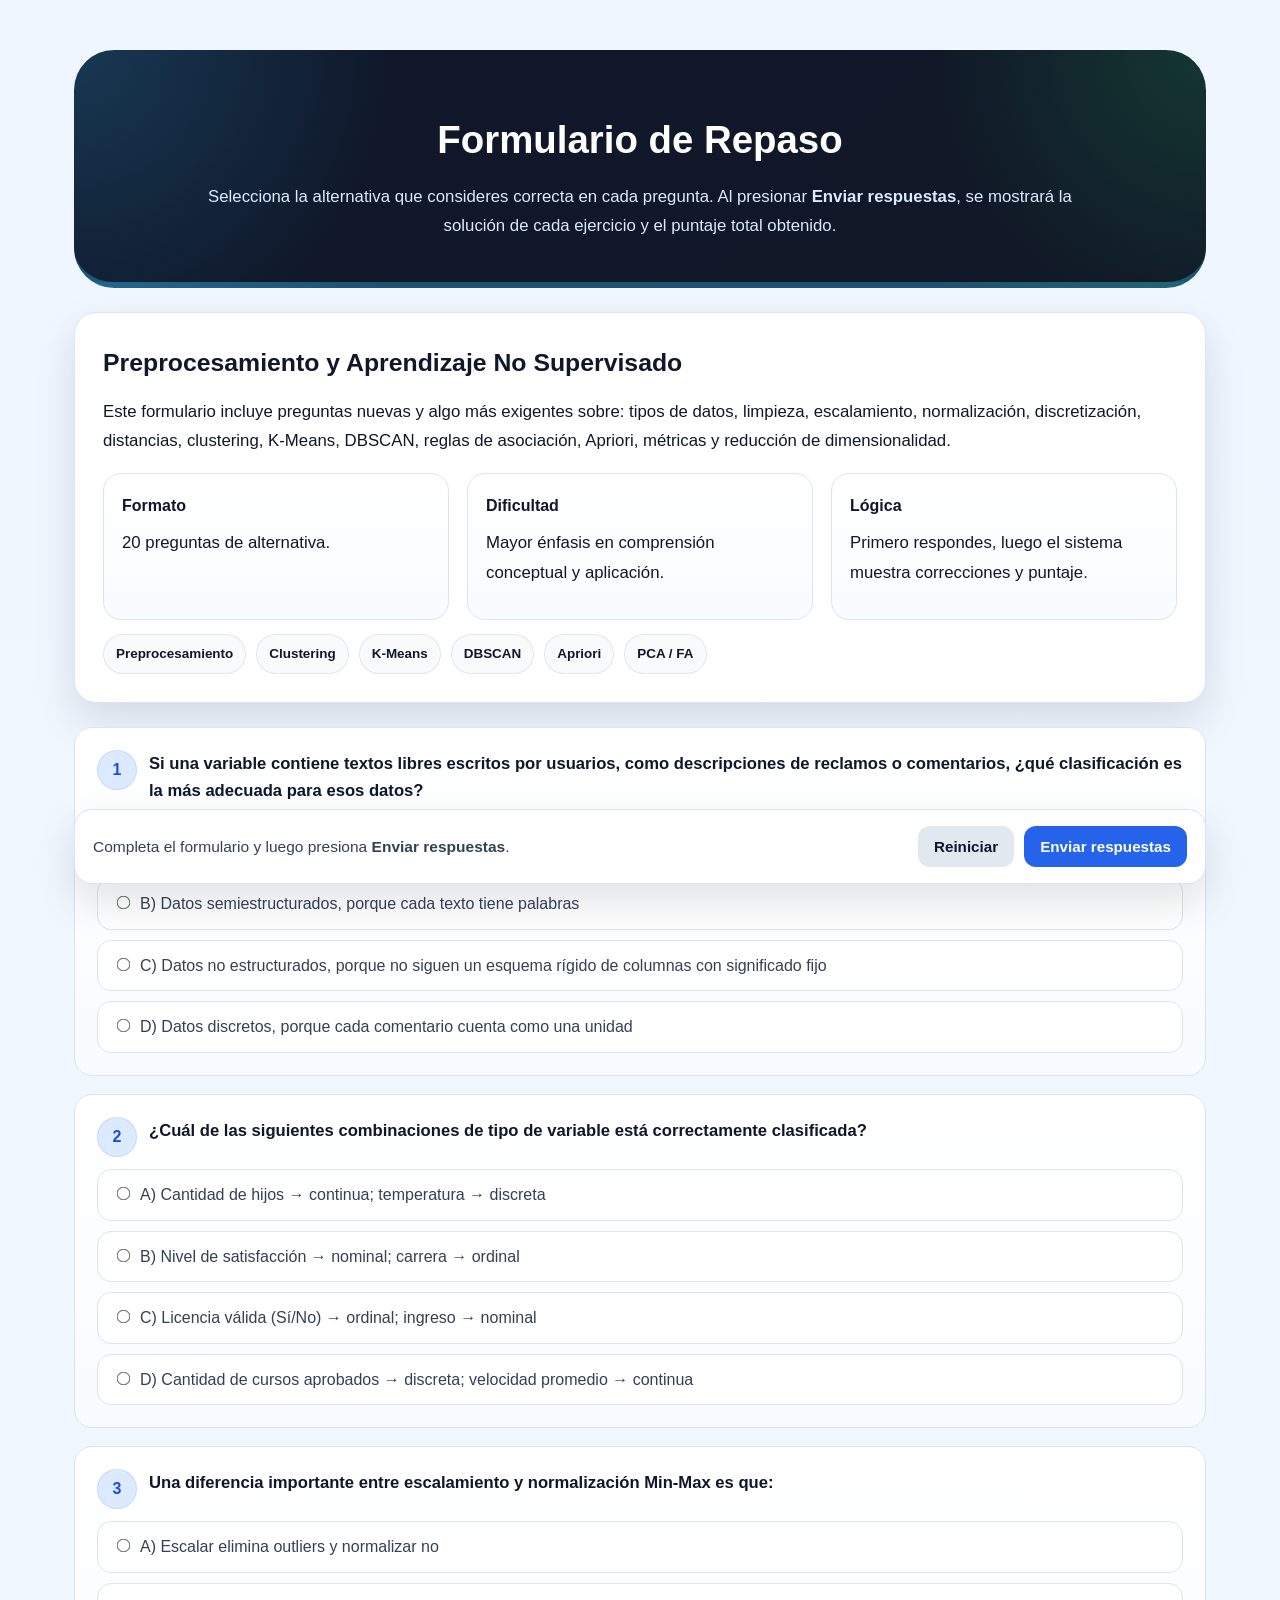
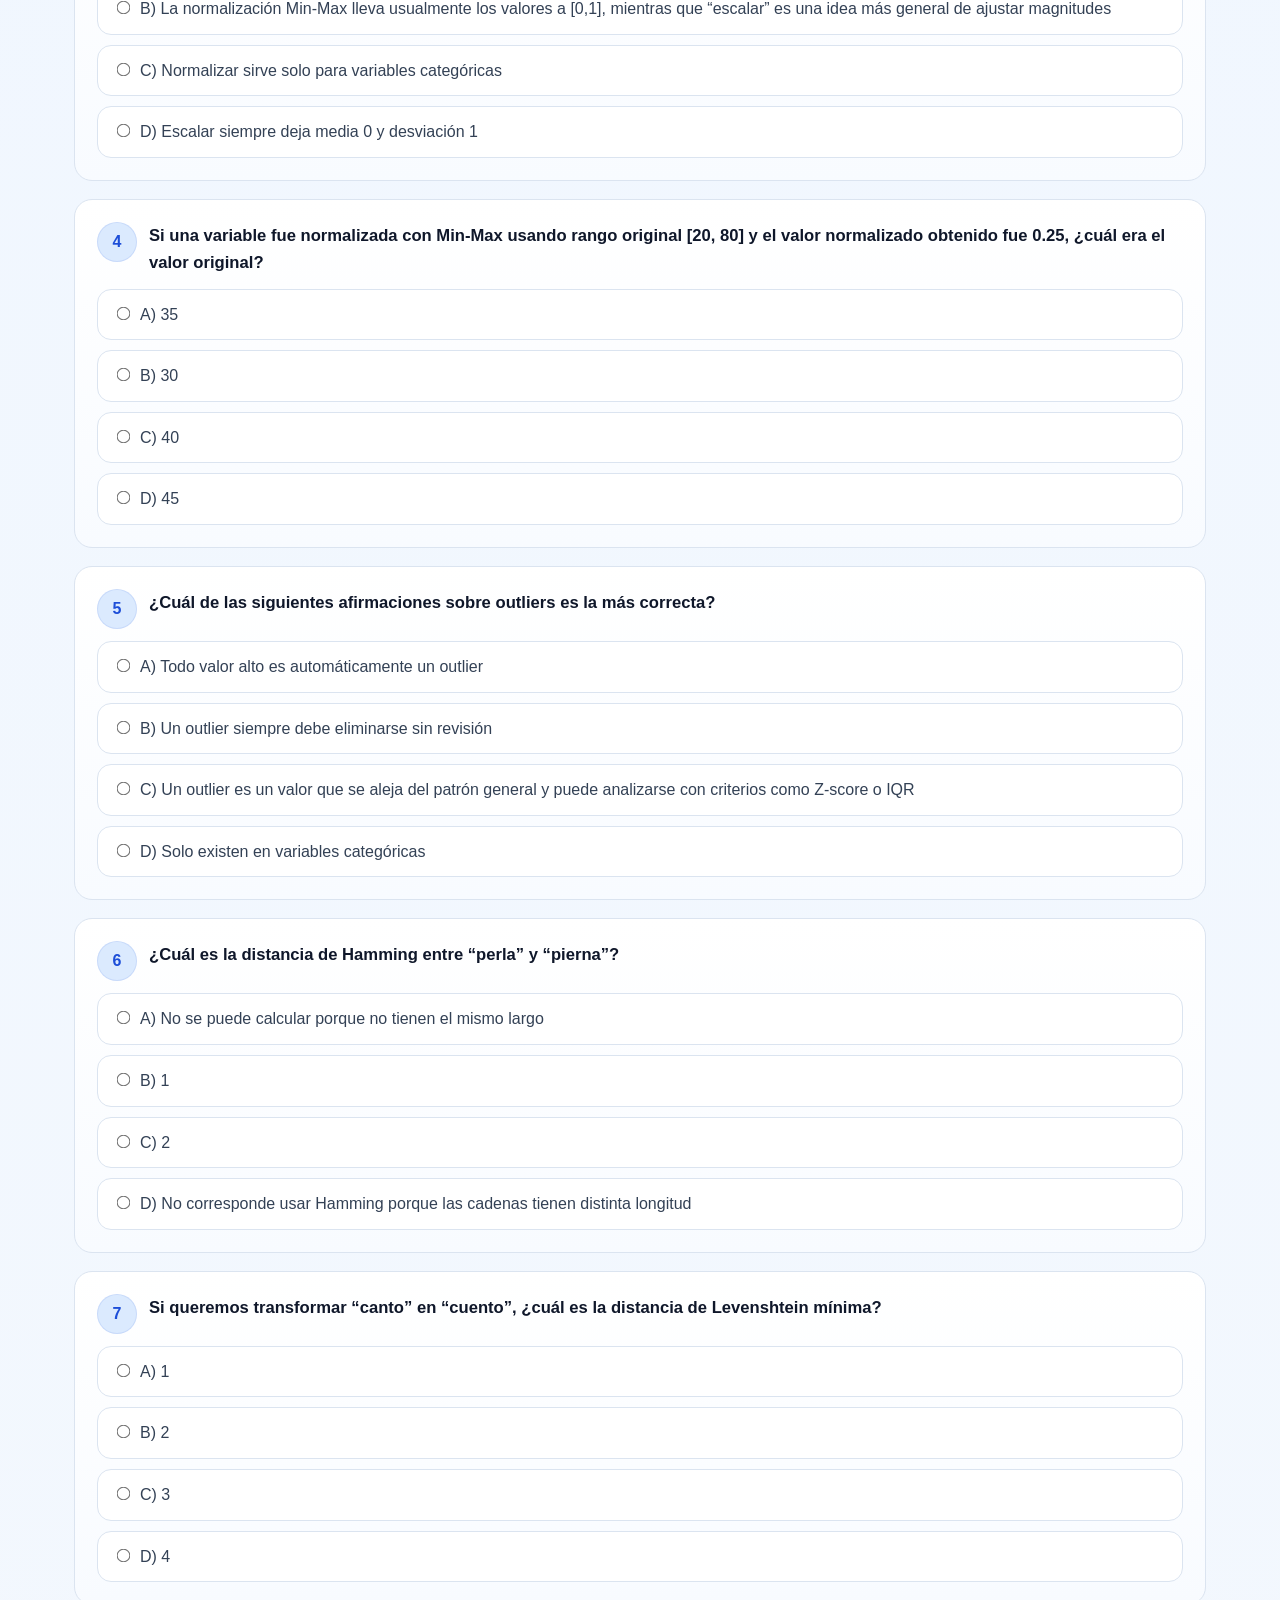
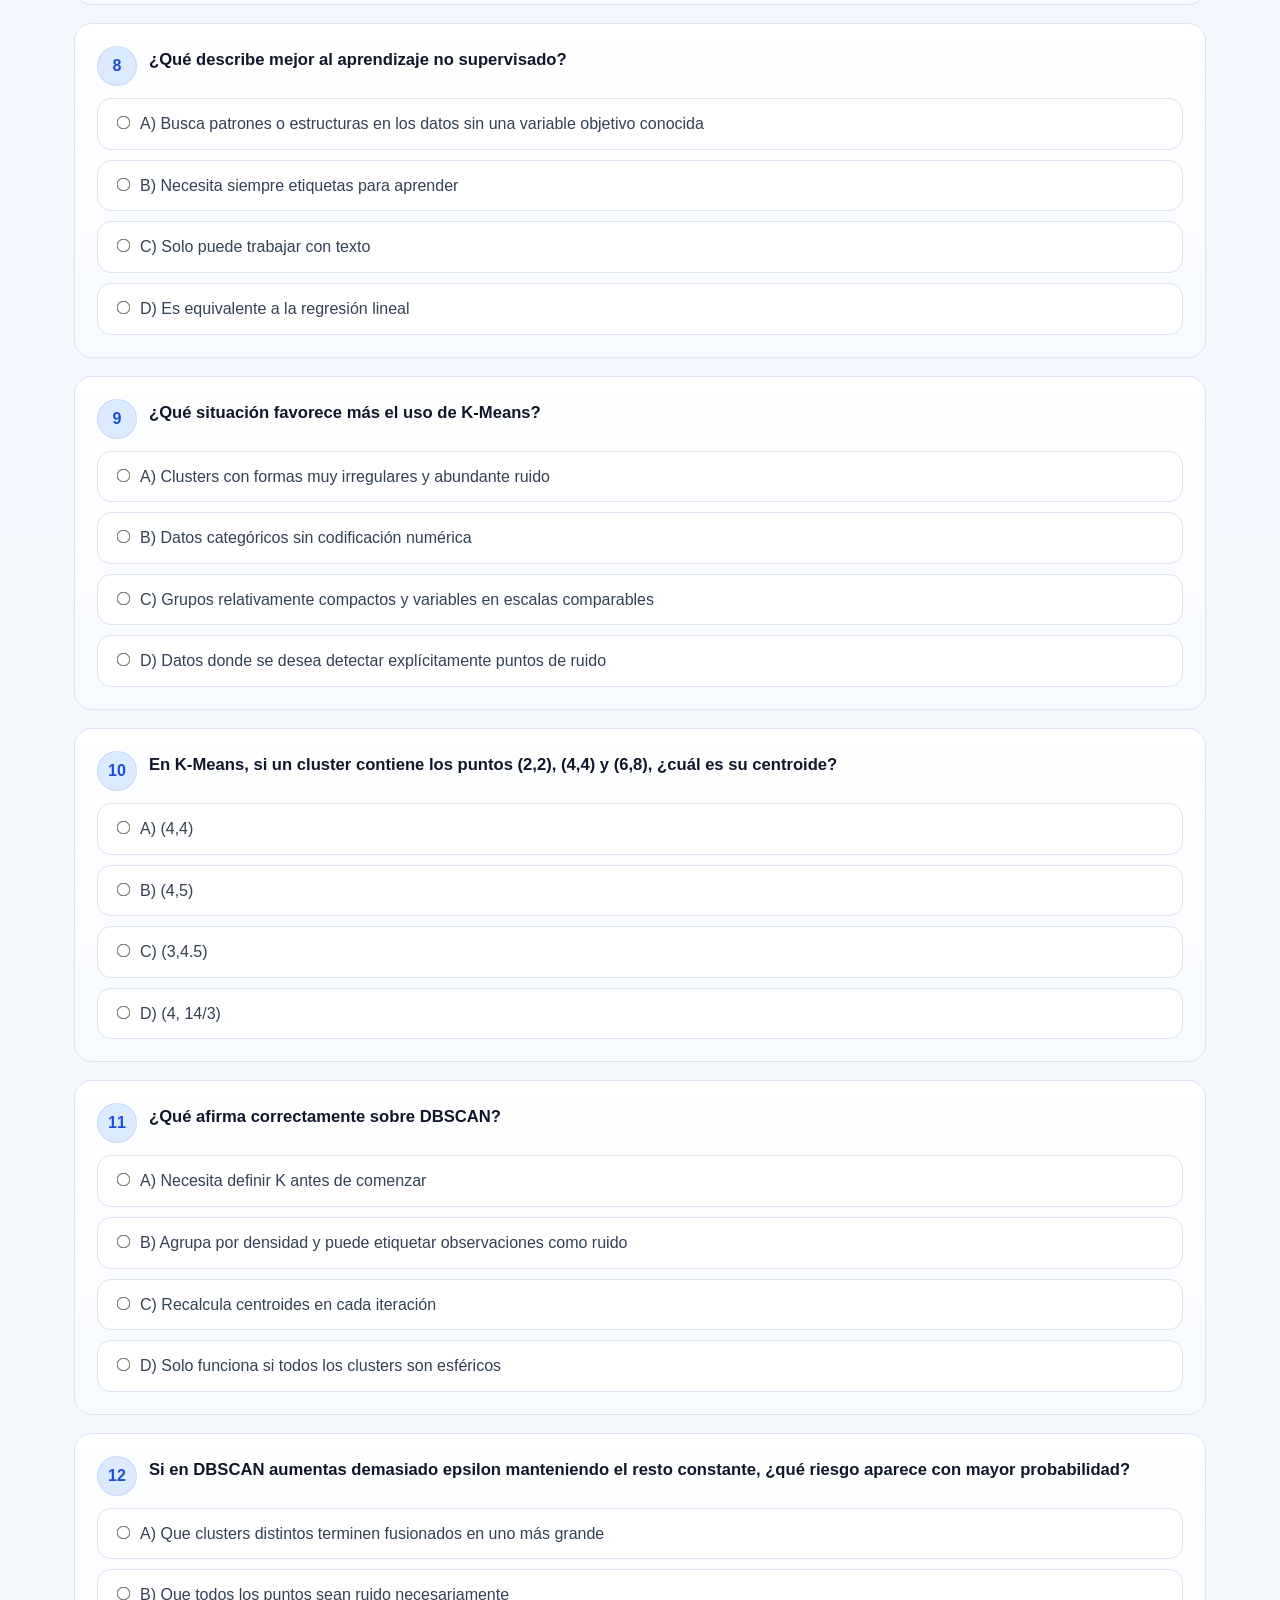
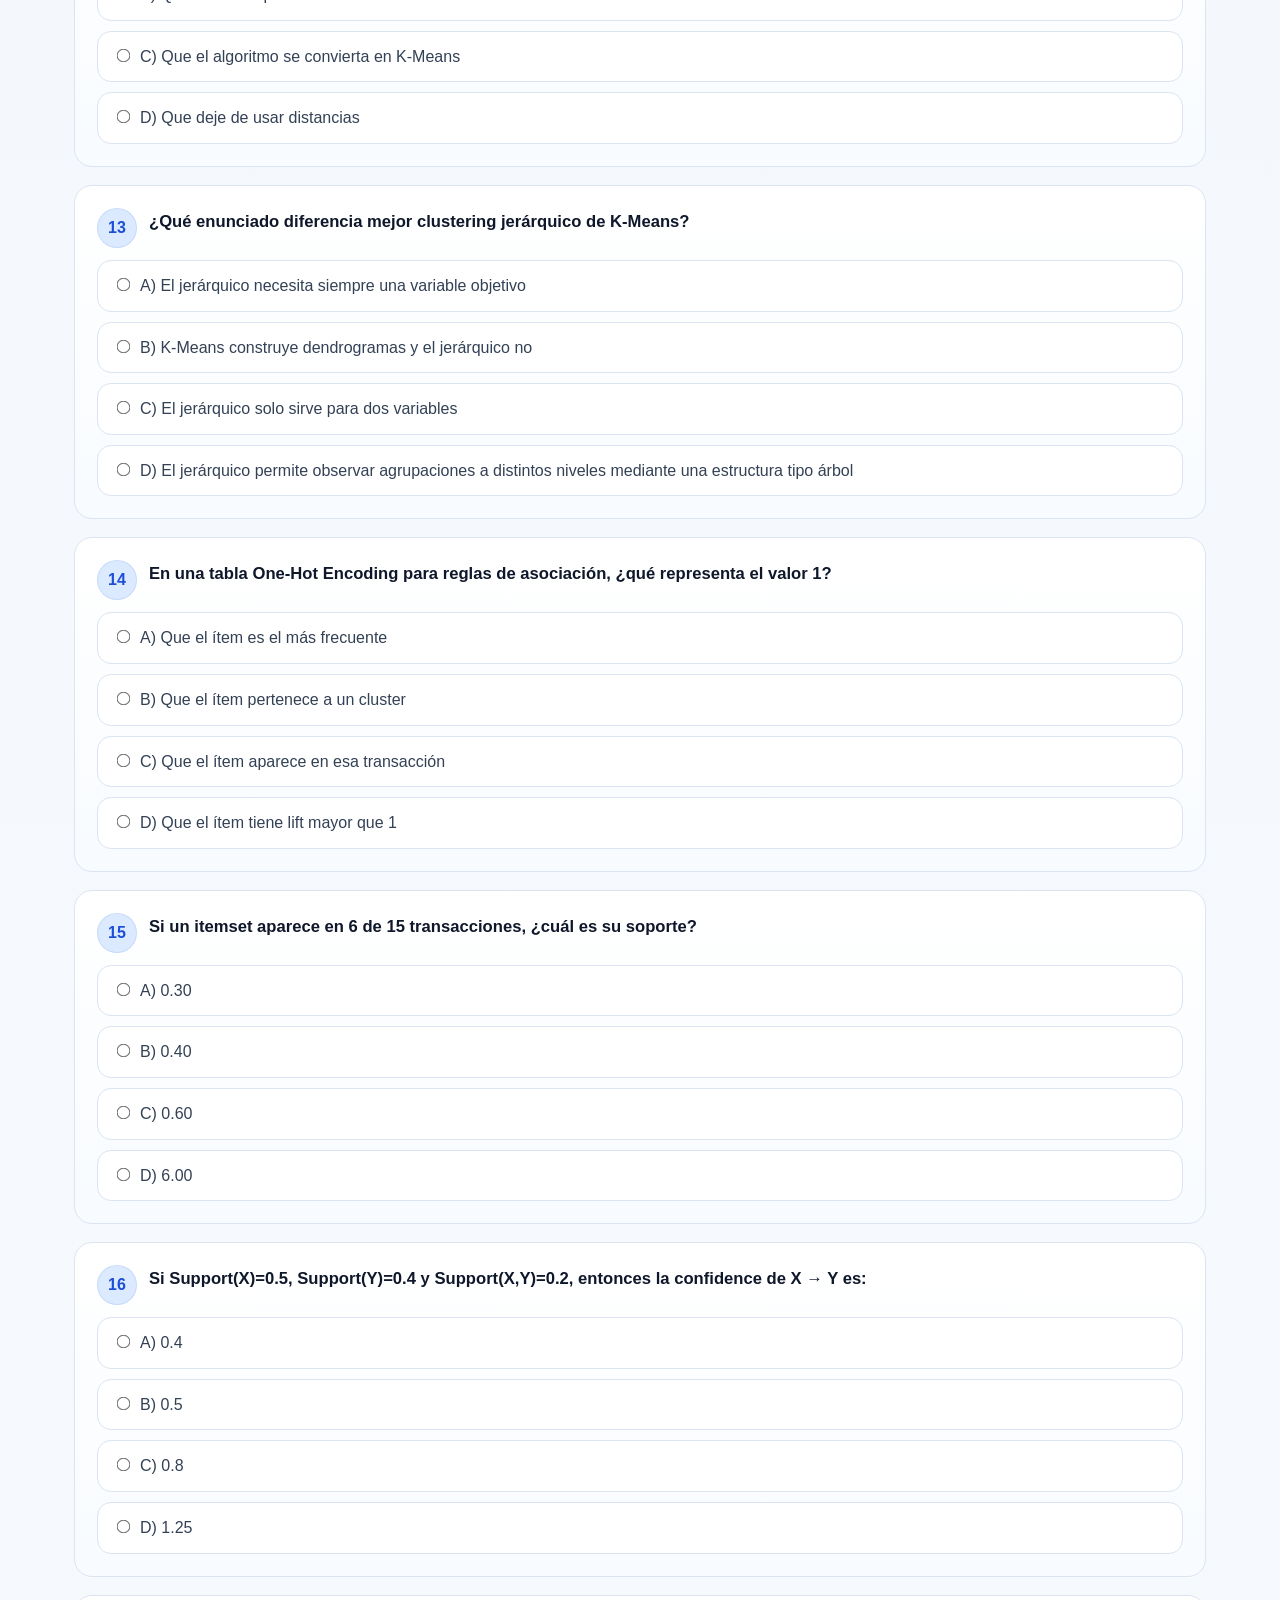
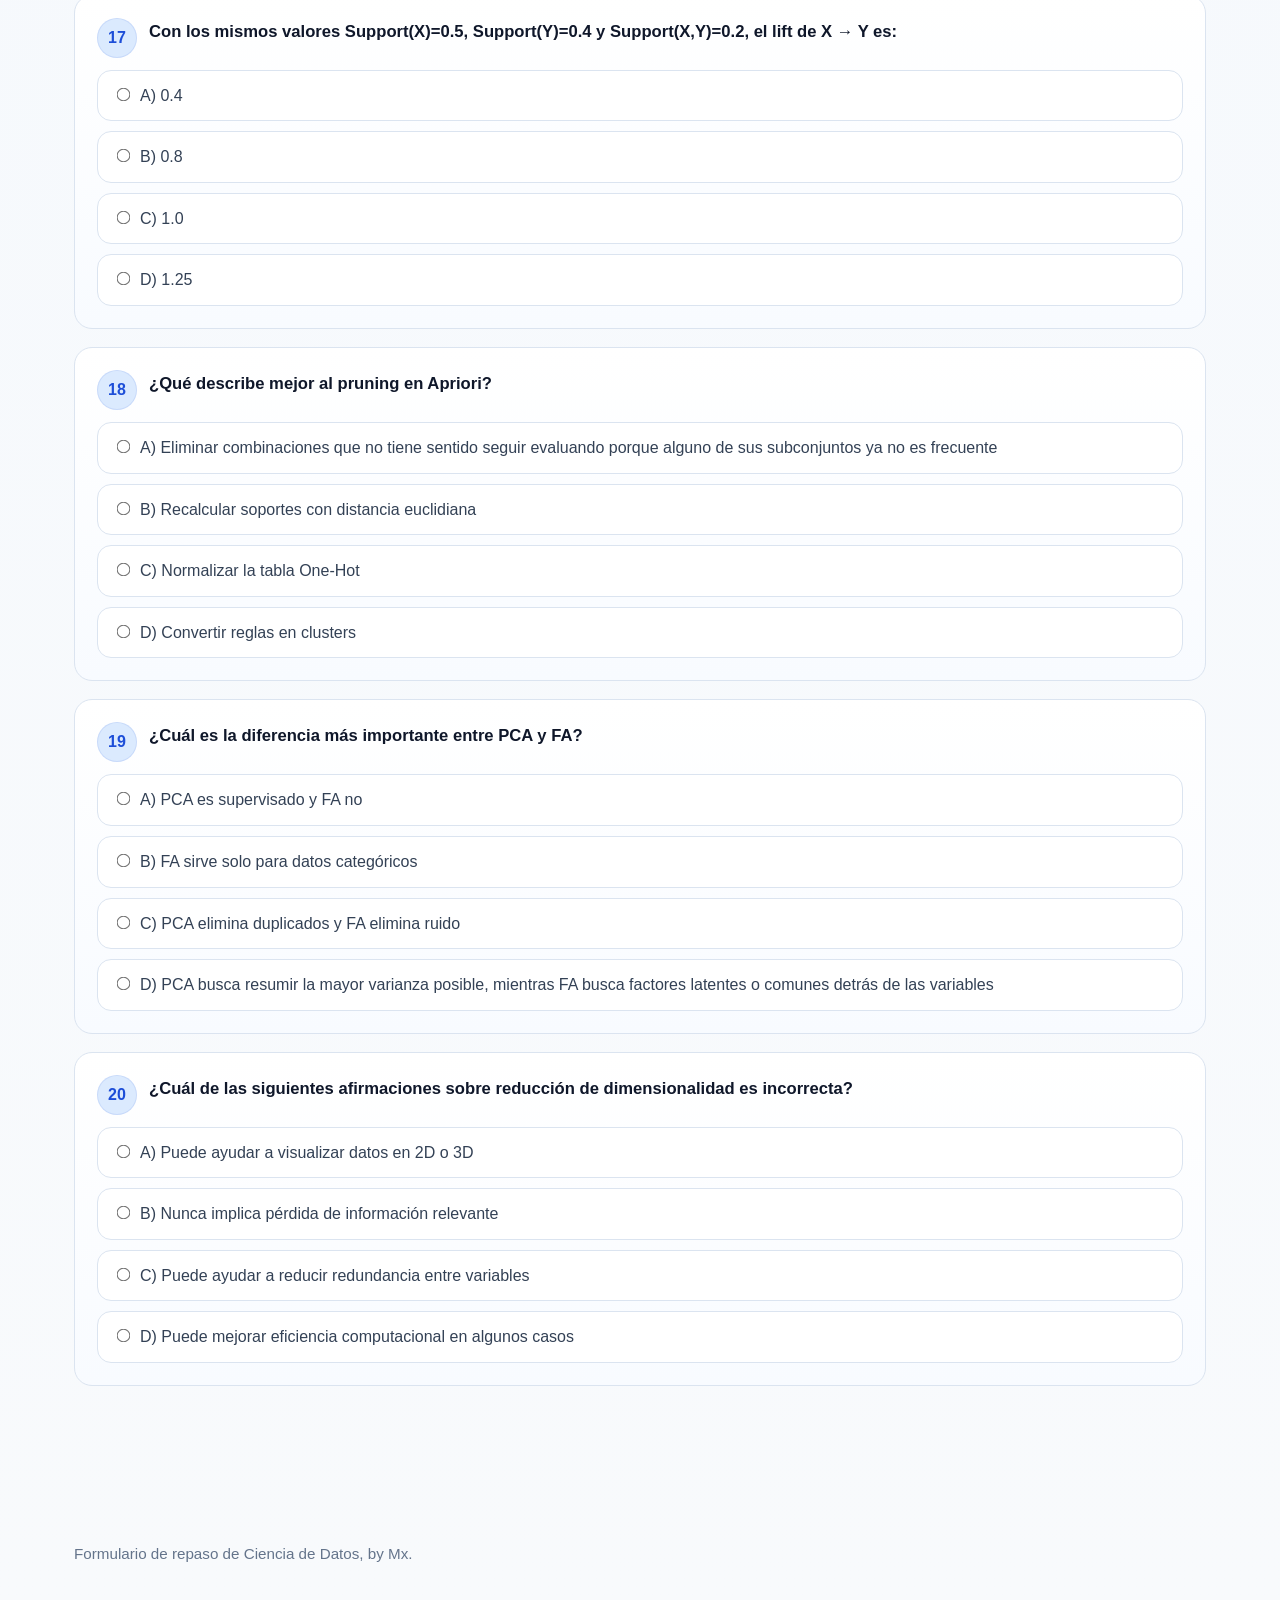
==== commit 9548a94f: "c1_2" ====
--- a/eje_c1.html
+++ b/eje_c1.html
@@ -3,173 +3,253 @@
 <head>
   <meta charset="UTF-8" />
   <meta name="viewport" content="width=device-width, initial-scale=1.0" />
-  <title>Preguntas de Repaso | Preprocesamiento y No Supervisado</title>
+  <title>Formulario de Repaso | Preprocesamiento y No Supervisado</title>
   <link rel="stylesheet" href="styles.css">
   <style>
-    .quiz-hero{
+    .hero-lite{
       background:
         radial-gradient(circle at top left, rgba(56,189,248,.20), transparent 28%),
         radial-gradient(circle at top right, rgba(34,197,94,.18), transparent 24%),
         linear-gradient(135deg, #0f172a 0%, #111827 100%);
       color:white;
-      padding:64px 28px 48px;
+      padding:56px 24px 42px;
       border-bottom:6px solid rgba(56,189,248,.35);
-      border-radius:50px;
+      border-radius:40px;
       text-align:center;
-    }
-
-    .quiz-wrap{
-      max-width:1400px;
+      margin:24px;
+    }
+
+    .hero-lite h1{
+      margin:0 0 10px;
+      font-size:clamp(2rem, 3vw, 3rem);
+    }
+
+    .hero-lite p{
       margin:0 auto;
-    }
-
-    .quiz-layout{
-      max-width:1400px;
-      margin:32px auto 70px;
+      max-width:900px;
+      color:#dbeafe;
+      line-height:1.7;
+    }
+
+    .quiz-container{
+      max-width:1200px;
+      margin:0 auto 60px;
       padding:0 24px;
-      display:grid;
-      grid-template-columns:280px 1fr;
-      gap:30px;
-      align-items:start;
-    }
-
-    .quiz-toc{
-      position:sticky;
-      top:18px;
-      background:white;
-      border:1px solid var(--border);
-      border-radius:18px;
-      box-shadow:var(--shadow);
-      padding:24px 18px;
-    }
-
-    .quiz-toc h2{
-      margin:0 0 14px;
-      font-size:1.1rem;
-    }
-
-    .quiz-toc ul{
-      list-style:none;
-      margin:0;
-      padding:0;
-    }
-
-    .quiz-toc li + li{
-      margin-top:10px;
-    }
-
-    .quiz-toc a{
-      text-decoration:none;
-      color:#1e3a8a;
-      display:block;
-      padding:9px 10px;
-      border-radius:10px;
-      transition:.2s ease;
-      font-size:.96rem;
-    }
-
-    .quiz-toc a:hover{
-      background:#eff6ff;
-      color:#0369a1;
-    }
-
-    .quiz-main{
-      display:flex;
-      flex-direction:column;
-      gap:28px;
-    }
-
-    .quiz-section{
+    }
+
+    .quiz-panel{
       background:white;
       border:1px solid var(--border);
       border-radius:22px;
       box-shadow:var(--shadow);
-      padding:34px;
-    }
-
-    .quiz-section h2{
-      margin:0 0 14px;
-      font-size:1.7rem;
-    }
-
-    .quiz-section p{
+      padding:28px;
+      margin-bottom:24px;
+    }
+
+    .quiz-panel h2{
+      margin:0 0 12px;
+      font-size:1.55rem;
+    }
+
+    .quiz-panel p{
       margin:0 0 14px;
       line-height:1.75;
+    }
+
+    .info-grid{
+      display:grid;
+      grid-template-columns:repeat(auto-fit, minmax(220px,1fr));
+      gap:18px;
+      margin-top:18px;
+    }
+
+    .info-card{
+      border:1px solid var(--border);
+      border-radius:18px;
+      background:linear-gradient(180deg,#ffffff 0%, #f8fbff 100%);
+      padding:18px;
+    }
+
+    .info-card h3{
+      margin:0 0 8px;
+      font-size:1rem;
     }
 
     .question-card{
       border:1px solid var(--border);
       border-radius:18px;
-      padding:24px;
       background:linear-gradient(180deg,#ffffff 0%, #f8fbff 100%);
-      box-shadow:var(--shadow);
-    }
-
-    .question-card + .question-card{
-      margin-top:20px;
+      padding:22px;
+      margin-bottom:18px;
+    }
+
+    .question-top{
+      display:flex;
+      align-items:flex-start;
+      gap:12px;
+      margin-bottom:12px;
     }
 
     .question-number{
-      display:inline-flex;
+      min-width:40px;
+      height:40px;
+      border-radius:999px;
+      display:flex;
       align-items:center;
       justify-content:center;
-      width:42px;
-      height:42px;
-      border-radius:999px;
+      font-weight:800;
       background:#dbeafe;
       color:#1d4ed8;
-      font-weight:800;
-      margin-bottom:14px;
       border:1px solid rgba(29,78,216,.10);
     }
 
     .question-title{
-      margin:0 0 14px;
-      font-size:1.08rem;
-      line-height:1.6;
+      margin:0;
+      font-size:1.04rem;
+      line-height:1.65;
       color:#0f172a;
     }
 
-    .alternatives{
+    .options{
       display:grid;
       gap:10px;
-      margin-top:10px;
-    }
-
-    .alternative{
+      margin-top:12px;
+    }
+
+    .option{
       border:1px solid var(--border);
       border-radius:14px;
+      background:white;
+      transition:.18s ease;
+    }
+
+    .option:hover{
+      border-color:#93c5fd;
+      box-shadow:0 8px 18px rgba(37,99,235,.08);
+    }
+
+    .option label{
+      display:block;
       padding:12px 14px;
-      background:#ffffff;
+      cursor:pointer;
+      line-height:1.6;
       color:#334155;
-      line-height:1.6;
-    }
-
-    .answer-box{
+    }
+
+    .option input[type="radio"]{
+      margin-right:10px;
+      transform:scale(1.05);
+      accent-color:#2563eb;
+    }
+
+    .option.selected{
+      background:#eff6ff;
+      border-color:#60a5fa;
+    }
+
+    .option.correct{
+      background:#f0fdf4;
+      border-color:#22c55e;
+    }
+
+    .option.incorrect{
+      background:#fef2f2;
+      border-color:#ef4444;
+    }
+
+    .solution{
+      display:none;
       margin-top:16px;
+      padding:14px 16px;
+      border-radius:12px;
       border-left:5px solid #22c55e;
       background:#f0fdf4;
-      padding:14px 16px;
+      line-height:1.7;
+      color:#14532d;
+    }
+
+    .solution.error{
+      border-left-color:#ef4444;
+      background:#fef2f2;
+      color:#7f1d1d;
+    }
+
+    .toolbar{
+      position:sticky;
+      bottom:16px;
+      z-index:10;
+      margin-top:20px;
+    }
+
+    .toolbar-inner{
+      display:flex;
+      justify-content:space-between;
+      align-items:center;
+      gap:14px;
+      flex-wrap:wrap;
+      background:white;
+      border:1px solid var(--border);
+      border-radius:18px;
+      box-shadow:0 18px 40px rgba(15,23,42,.12);
+      padding:16px 18px;
+    }
+
+    .toolbar-text{
+      color:#334155;
+      font-size:.97rem;
+    }
+
+    .btn-row{
+      display:flex;
+      gap:10px;
+      flex-wrap:wrap;
+    }
+
+    .btn{
+      border:none;
       border-radius:12px;
-    }
-
-    .formula-box{
-      margin-top:14px;
-      background:#081633;
-      color:#eef4ff;
-      border-radius:16px;
+      padding:12px 16px;
+      font-size:.95rem;
+      font-weight:700;
+      cursor:pointer;
+      transition:.18s ease;
+    }
+
+    .btn-primary{
+      background:#2563eb;
+      color:white;
+    }
+
+    .btn-primary:hover{
+      background:#1d4ed8;
+    }
+
+    .btn-secondary{
+      background:#e2e8f0;
+      color:#0f172a;
+    }
+
+    .btn-secondary:hover{
+      background:#cbd5e1;
+    }
+
+    .results-box{
+      display:none;
+      margin-top:18px;
+      border-left:5px solid #2563eb;
+      background:#eff6ff;
+      border-radius:12px;
       padding:16px 18px;
-      font-family:Consolas, "Courier New", monospace;
-      line-height:1.8;
-      overflow:auto;
-      box-shadow:inset 0 0 0 1px rgba(255,255,255,.04);
+      color:#1e3a8a;
+      line-height:1.7;
+      font-weight:700;
     }
 
     .tag-row{
       display:flex;
       flex-wrap:wrap;
       gap:10px;
-      margin:16px 0 0;
+      margin-top:14px;
     }
 
     .tag{
@@ -183,388 +263,472 @@
       border:1px solid rgba(15,23,42,.08);
     }
 
-    .intro-grid{
-      display:grid;
-      grid-template-columns:repeat(auto-fit, minmax(250px,1fr));
-      gap:22px;
-      margin-top:18px;
-    }
-
-    .intro-card{
-      border:1px solid var(--border);
-      border-radius:18px;
-      padding:22px;
-      background:linear-gradient(180deg,#ffffff 0%, #f8fbff 100%);
-      box-shadow:var(--shadow);
-    }
-
-    .intro-card h3{
-      margin:0 0 10px;
-      font-size:1.02rem;
-    }
-
     footer{
-      max-width:1400px;
-      margin:0 auto 50px;
+      max-width:1200px;
+      margin:0 auto 40px;
       padding:0 24px;
-      color:#475569;
+      color:#64748b;
       font-size:.95rem;
-    }
-
-    @media (max-width: 1100px){
-      .quiz-layout{
-        grid-template-columns:1fr;
-      }
-
-      .quiz-toc{
-        position:relative;
-        top:auto;
-      }
     }
   </style>
 </head>
 <body>
-  <header class="quiz-hero">
-    <div class="quiz-wrap">
-      <h1>Preguntas de Repaso</h1>
+  <header class="hero-lite">
+    <h1>Formulario de Repaso</h1>
+    <p>
+      Selecciona la alternativa que consideres correcta en cada pregunta. Al presionar
+      <strong>Enviar respuestas</strong>, se mostrará la solución de cada ejercicio y el puntaje total obtenido.
+    </p>
+  </header>
+
+  <div class="quiz-container">
+    <div class="quiz-panel">
+      <h2>Preprocesamiento y Aprendizaje No Supervisado</h2>
       <p>
-        Set de 20 preguntas nuevas de alternativa sobre preprocesamiento y aprendizaje no supervisado.
-        Incluye teoría y algunos ejercicios simples de cálculo para practicar antes de una evaluación.
+        Este formulario incluye preguntas nuevas y algo más exigentes sobre:
+        tipos de datos, limpieza, escalamiento, normalización, discretización, distancias,
+        clustering, K-Means, DBSCAN, reglas de asociación, Apriori, métricas y reducción de dimensionalidad.
       </p>
+
+      <div class="info-grid">
+        <div class="info-card">
+          <h3>Formato</h3>
+          <p>20 preguntas de alternativa.</p>
+        </div>
+        <div class="info-card">
+          <h3>Dificultad</h3>
+          <p>Mayor énfasis en comprensión conceptual y aplicación.</p>
+        </div>
+        <div class="info-card">
+          <h3>Lógica</h3>
+          <p>Primero respondes, luego el sistema muestra correcciones y puntaje.</p>
+        </div>
+      </div>
+
+      <div class="tag-row">
+        <span class="tag">Preprocesamiento</span>
+        <span class="tag">Clustering</span>
+        <span class="tag">K-Means</span>
+        <span class="tag">DBSCAN</span>
+        <span class="tag">Apriori</span>
+        <span class="tag">PCA / FA</span>
+      </div>
+
+      <div id="resultsBox" class="results-box"></div>
     </div>
-  </header>
-
-  <div class="quiz-layout">
-    <aside class="quiz-toc">
-      <h2>Índice</h2>
-      <ul>
-        <li><a href="#intro">1. Instrucciones</a></li>
-        <li><a href="#preproc">2. Preprocesamiento</a></li>
-        <li><a href="#nosup">3. No supervisado</a></li>
-        <li><a href="#clustering">4. Clustering</a></li>
-        <li><a href="#reglas">5. Reglas de asociación</a></li>
-      </ul>
-    </aside>
-
-    <main class="quiz-main">
-      <section id="intro" class="quiz-section">
-        <h2>1. Instrucciones</h2>
-        <p>
-          Estas preguntas fueron construidas como ejercicios nuevos, tomando como referencia los temas vistos:
-          <strong>preprocesamiento, tipos de datos, distancias, clustering, K-Means, DBSCAN, reglas de asociación,
-          Apriori y métricas de validación</strong>.
-        </p>
-        <div class="intro-grid">
-          <div class="intro-card">
-            <h3>Formato</h3>
-            <p>20 preguntas de alternativa, mezclando teoría y cálculo simple.</p>
+
+    <form id="quizForm">
+      <!-- 1 -->
+      <article class="question-card" data-correct="C">
+        <div class="question-top">
+          <div class="question-number">1</div>
+          <h3 class="question-title">Si una variable contiene textos libres escritos por usuarios, como descripciones de reclamos o comentarios, ¿qué clasificación es la más adecuada para esos datos?</h3>
+        </div>
+        <div class="options">
+          <div class="option"><label><input type="radio" name="q1" value="A">A) Datos estructurados, porque se pueden guardar en una tabla</label></div>
+          <div class="option"><label><input type="radio" name="q1" value="B">B) Datos semiestructurados, porque cada texto tiene palabras</label></div>
+          <div class="option"><label><input type="radio" name="q1" value="C">C) Datos no estructurados, porque no siguen un esquema rígido de columnas con significado fijo</label></div>
+          <div class="option"><label><input type="radio" name="q1" value="D">D) Datos discretos, porque cada comentario cuenta como una unidad</label></div>
+        </div>
+        <div class="solution">Correcta: <strong>C</strong>. Los textos libres se consideran no estructurados porque no siguen un formato tabular rígido con atributos estables por columna.</div>
+      </article>
+
+      <!-- 2 -->
+      <article class="question-card" data-correct="D">
+        <div class="question-top">
+          <div class="question-number">2</div>
+          <h3 class="question-title">¿Cuál de las siguientes combinaciones de tipo de variable está correctamente clasificada?</h3>
+        </div>
+        <div class="options">
+          <div class="option"><label><input type="radio" name="q2" value="A">A) Cantidad de hijos → continua; temperatura → discreta</label></div>
+          <div class="option"><label><input type="radio" name="q2" value="B">B) Nivel de satisfacción → nominal; carrera → ordinal</label></div>
+          <div class="option"><label><input type="radio" name="q2" value="C">C) Licencia válida (Sí/No) → ordinal; ingreso → nominal</label></div>
+          <div class="option"><label><input type="radio" name="q2" value="D">D) Cantidad de cursos aprobados → discreta; velocidad promedio → continua</label></div>
+        </div>
+        <div class="solution">Correcta: <strong>D</strong>. La cantidad de cursos aprobados es contable y entera, mientras que la velocidad promedio puede tomar valores reales.</div>
+      </article>
+
+      <!-- 3 -->
+      <article class="question-card" data-correct="B">
+        <div class="question-top">
+          <div class="question-number">3</div>
+          <h3 class="question-title">Una diferencia importante entre escalamiento y normalización Min-Max es que:</h3>
+        </div>
+        <div class="options">
+          <div class="option"><label><input type="radio" name="q3" value="A">A) Escalar elimina outliers y normalizar no</label></div>
+          <div class="option"><label><input type="radio" name="q3" value="B">B) La normalización Min-Max lleva usualmente los valores a [0,1], mientras que “escalar” es una idea más general de ajustar magnitudes</label></div>
+          <div class="option"><label><input type="radio" name="q3" value="C">C) Normalizar sirve solo para variables categóricas</label></div>
+          <div class="option"><label><input type="radio" name="q3" value="D">D) Escalar siempre deja media 0 y desviación 1</label></div>
+        </div>
+        <div class="solution">Correcta: <strong>B</strong>. Escalar es el concepto general de ajustar magnitudes; Min-Max es una forma específica de llevar datos a un rango, normalmente [0,1].</div>
+      </article>
+
+      <!-- 4 -->
+      <article class="question-card" data-correct="A">
+        <div class="question-top">
+          <div class="question-number">4</div>
+          <h3 class="question-title">Si una variable fue normalizada con Min-Max usando rango original [20, 80] y el valor normalizado obtenido fue 0.25, ¿cuál era el valor original?</h3>
+        </div>
+        <div class="options">
+          <div class="option"><label><input type="radio" name="q4" value="A">A) 35</label></div>
+          <div class="option"><label><input type="radio" name="q4" value="B">B) 30</label></div>
+          <div class="option"><label><input type="radio" name="q4" value="C">C) 40</label></div>
+          <div class="option"><label><input type="radio" name="q4" value="D">D) 45</label></div>
+        </div>
+        <div class="solution">Correcta: <strong>A</strong>. Con Min-Max: x = x_norm*(x_max-x_min)+x_min = 0.25*(80-20)+20 = 15+20 = 35.</div>
+      </article>
+
+      <!-- 5 -->
+      <article class="question-card" data-correct="C">
+        <div class="question-top">
+          <div class="question-number">5</div>
+          <h3 class="question-title">¿Cuál de las siguientes afirmaciones sobre outliers es la más correcta?</h3>
+        </div>
+        <div class="options">
+          <div class="option"><label><input type="radio" name="q5" value="A">A) Todo valor alto es automáticamente un outlier</label></div>
+          <div class="option"><label><input type="radio" name="q5" value="B">B) Un outlier siempre debe eliminarse sin revisión</label></div>
+          <div class="option"><label><input type="radio" name="q5" value="C">C) Un outlier es un valor que se aleja del patrón general y puede analizarse con criterios como Z-score o IQR</label></div>
+          <div class="option"><label><input type="radio" name="q5" value="D">D) Solo existen en variables categóricas</label></div>
+        </div>
+        <div class="solution">Correcta: <strong>C</strong>. La detección formal de valores atípicos suele apoyarse en medidas como Z-score o rango intercuartílico (IQR).</div>
+      </article>
+
+      <!-- 6 -->
+      <article class="question-card" data-correct="D">
+        <div class="question-top">
+          <div class="question-number">6</div>
+          <h3 class="question-title">¿Cuál es la distancia de Hamming entre “perla” y “pierna”?</h3>
+        </div>
+        <div class="options">
+          <div class="option"><label><input type="radio" name="q6" value="A">A) No se puede calcular porque no tienen el mismo largo</label></div>
+          <div class="option"><label><input type="radio" name="q6" value="B">B) 1</label></div>
+          <div class="option"><label><input type="radio" name="q6" value="C">C) 2</label></div>
+          <div class="option"><label><input type="radio" name="q6" value="D">D) No corresponde usar Hamming porque las cadenas tienen distinta longitud</label></div>
+        </div>
+        <div class="solution">Correcta: <strong>D</strong>. La distancia de Hamming requiere cadenas del mismo largo; si la longitud difiere, no corresponde aplicarla directamente.</div>
+      </article>
+
+      <!-- 7 -->
+      <article class="question-card" data-correct="B">
+        <div class="question-top">
+          <div class="question-number">7</div>
+          <h3 class="question-title">Si queremos transformar “canto” en “cuento”, ¿cuál es la distancia de Levenshtein mínima?</h3>
+        </div>
+        <div class="options">
+          <div class="option"><label><input type="radio" name="q7" value="A">A) 1</label></div>
+          <div class="option"><label><input type="radio" name="q7" value="B">B) 2</label></div>
+          <div class="option"><label><input type="radio" name="q7" value="C">C) 3</label></div>
+          <div class="option"><label><input type="radio" name="q7" value="D">D) 4</label></div>
+        </div>
+        <div class="solution">Correcta: <strong>B</strong>. Una forma es: insertar “u” después de la c y sustituir “a” por “e”; se logra en 2 operaciones.</div>
+      </article>
+
+      <!-- 8 -->
+      <article class="question-card" data-correct="A">
+        <div class="question-top">
+          <div class="question-number">8</div>
+          <h3 class="question-title">¿Qué describe mejor al aprendizaje no supervisado?</h3>
+        </div>
+        <div class="options">
+          <div class="option"><label><input type="radio" name="q8" value="A">A) Busca patrones o estructuras en los datos sin una variable objetivo conocida</label></div>
+          <div class="option"><label><input type="radio" name="q8" value="B">B) Necesita siempre etiquetas para aprender</label></div>
+          <div class="option"><label><input type="radio" name="q8" value="C">C) Solo puede trabajar con texto</label></div>
+          <div class="option"><label><input type="radio" name="q8" value="D">D) Es equivalente a la regresión lineal</label></div>
+        </div>
+        <div class="solution">Correcta: <strong>A</strong>. El aprendizaje no supervisado trabaja sin variable objetivo y busca agrupaciones, relaciones o estructuras ocultas.</div>
+      </article>
+
+      <!-- 9 -->
+      <article class="question-card" data-correct="C">
+        <div class="question-top">
+          <div class="question-number">9</div>
+          <h3 class="question-title">¿Qué situación favorece más el uso de K-Means?</h3>
+        </div>
+        <div class="options">
+          <div class="option"><label><input type="radio" name="q9" value="A">A) Clusters con formas muy irregulares y abundante ruido</label></div>
+          <div class="option"><label><input type="radio" name="q9" value="B">B) Datos categóricos sin codificación numérica</label></div>
+          <div class="option"><label><input type="radio" name="q9" value="C">C) Grupos relativamente compactos y variables en escalas comparables</label></div>
+          <div class="option"><label><input type="radio" name="q9" value="D">D) Datos donde se desea detectar explícitamente puntos de ruido</label></div>
+        </div>
+        <div class="solution">Correcta: <strong>C</strong>. K-Means suele funcionar mejor con clusters compactos y cuando las variables han sido escaladas adecuadamente.</div>
+      </article>
+
+      <!-- 10 -->
+      <article class="question-card" data-correct="D">
+        <div class="question-top">
+          <div class="question-number">10</div>
+          <h3 class="question-title">En K-Means, si un cluster contiene los puntos (2,2), (4,4) y (6,8), ¿cuál es su centroide?</h3>
+        </div>
+        <div class="options">
+          <div class="option"><label><input type="radio" name="q10" value="A">A) (4,4)</label></div>
+          <div class="option"><label><input type="radio" name="q10" value="B">B) (4,5)</label></div>
+          <div class="option"><label><input type="radio" name="q10" value="C">C) (3,4.5)</label></div>
+          <div class="option"><label><input type="radio" name="q10" value="D">D) (4, 14/3)</label></div>
+        </div>
+        <div class="solution">Correcta: <strong>D</strong>. El centroide es el promedio coordenada a coordenada: x=(2+4+6)/3=4, y=(2+4+8)/3=14/3≈4.67.</div>
+      </article>
+
+      <!-- 11 -->
+      <article class="question-card" data-correct="B">
+        <div class="question-top">
+          <div class="question-number">11</div>
+          <h3 class="question-title">¿Qué afirma correctamente sobre DBSCAN?</h3>
+        </div>
+        <div class="options">
+          <div class="option"><label><input type="radio" name="q11" value="A">A) Necesita definir K antes de comenzar</label></div>
+          <div class="option"><label><input type="radio" name="q11" value="B">B) Agrupa por densidad y puede etiquetar observaciones como ruido</label></div>
+          <div class="option"><label><input type="radio" name="q11" value="C">C) Recalcula centroides en cada iteración</label></div>
+          <div class="option"><label><input type="radio" name="q11" value="D">D) Solo funciona si todos los clusters son esféricos</label></div>
+        </div>
+        <div class="solution">Correcta: <strong>B</strong>. DBSCAN se basa en densidad, no en centroides, y puede detectar puntos de ruido u outliers.</div>
+      </article>
+
+      <!-- 12 -->
+      <article class="question-card" data-correct="A">
+        <div class="question-top">
+          <div class="question-number">12</div>
+          <h3 class="question-title">Si en DBSCAN aumentas demasiado epsilon manteniendo el resto constante, ¿qué riesgo aparece con mayor probabilidad?</h3>
+        </div>
+        <div class="options">
+          <div class="option"><label><input type="radio" name="q12" value="A">A) Que clusters distintos terminen fusionados en uno más grande</label></div>
+          <div class="option"><label><input type="radio" name="q12" value="B">B) Que todos los puntos sean ruido necesariamente</label></div>
+          <div class="option"><label><input type="radio" name="q12" value="C">C) Que el algoritmo se convierta en K-Means</label></div>
+          <div class="option"><label><input type="radio" name="q12" value="D">D) Que deje de usar distancias</label></div>
+        </div>
+        <div class="solution">Correcta: <strong>A</strong>. Un epsilon demasiado grande hace que puntos de regiones separadas queden conectados por vecindad y se unan clusters.</div>
+      </article>
+
+      <!-- 13 -->
+      <article class="question-card" data-correct="D">
+        <div class="question-top">
+          <div class="question-number">13</div>
+          <h3 class="question-title">¿Qué enunciado diferencia mejor clustering jerárquico de K-Means?</h3>
+        </div>
+        <div class="options">
+          <div class="option"><label><input type="radio" name="q13" value="A">A) El jerárquico necesita siempre una variable objetivo</label></div>
+          <div class="option"><label><input type="radio" name="q13" value="B">B) K-Means construye dendrogramas y el jerárquico no</label></div>
+          <div class="option"><label><input type="radio" name="q13" value="C">C) El jerárquico solo sirve para dos variables</label></div>
+          <div class="option"><label><input type="radio" name="q13" value="D">D) El jerárquico permite observar agrupaciones a distintos niveles mediante una estructura tipo árbol</label></div>
+        </div>
+        <div class="solution">Correcta: <strong>D</strong>. El clustering jerárquico construye una estructura por niveles, usualmente representada como dendrograma.</div>
+      </article>
+
+      <!-- 14 -->
+      <article class="question-card" data-correct="C">
+        <div class="question-top">
+          <div class="question-number">14</div>
+          <h3 class="question-title">En una tabla One-Hot Encoding para reglas de asociación, ¿qué representa el valor 1?</h3>
+        </div>
+        <div class="options">
+          <div class="option"><label><input type="radio" name="q14" value="A">A) Que el ítem es el más frecuente</label></div>
+          <div class="option"><label><input type="radio" name="q14" value="B">B) Que el ítem pertenece a un cluster</label></div>
+          <div class="option"><label><input type="radio" name="q14" value="C">C) Que el ítem aparece en esa transacción</label></div>
+          <div class="option"><label><input type="radio" name="q14" value="D">D) Que el ítem tiene lift mayor que 1</label></div>
+        </div>
+        <div class="solution">Correcta: <strong>C</strong>. En One-Hot Encoding, 1 indica presencia del ítem en la transacción y 0 indica ausencia.</div>
+      </article>
+
+      <!-- 15 -->
+      <article class="question-card" data-correct="B">
+        <div class="question-top">
+          <div class="question-number">15</div>
+          <h3 class="question-title">Si un itemset aparece en 6 de 15 transacciones, ¿cuál es su soporte?</h3>
+        </div>
+        <div class="options">
+          <div class="option"><label><input type="radio" name="q15" value="A">A) 0.30</label></div>
+          <div class="option"><label><input type="radio" name="q15" value="B">B) 0.40</label></div>
+          <div class="option"><label><input type="radio" name="q15" value="C">C) 0.60</label></div>
+          <div class="option"><label><input type="radio" name="q15" value="D">D) 6.00</label></div>
+        </div>
+        <div class="solution">Correcta: <strong>B</strong>. El soporte es frecuencia relativa: 6/15 = 0.40.</div>
+      </article>
+
+      <!-- 16 -->
+      <article class="question-card" data-correct="A">
+        <div class="question-top">
+          <div class="question-number">16</div>
+          <h3 class="question-title">Si Support(X)=0.5, Support(Y)=0.4 y Support(X,Y)=0.2, entonces la confidence de X → Y es:</h3>
+        </div>
+        <div class="options">
+          <div class="option"><label><input type="radio" name="q16" value="A">A) 0.4</label></div>
+          <div class="option"><label><input type="radio" name="q16" value="B">B) 0.5</label></div>
+          <div class="option"><label><input type="radio" name="q16" value="C">C) 0.8</label></div>
+          <div class="option"><label><input type="radio" name="q16" value="D">D) 1.25</label></div>
+        </div>
+        <div class="solution">Correcta: <strong>A</strong>. Confidence(X→Y)=Support(X,Y)/Support(X)=0.2/0.5=0.4.</div>
+      </article>
+
+      <!-- 17 -->
+      <article class="question-card" data-correct="C">
+        <div class="question-top">
+          <div class="question-number">17</div>
+          <h3 class="question-title">Con los mismos valores Support(X)=0.5, Support(Y)=0.4 y Support(X,Y)=0.2, el lift de X → Y es:</h3>
+        </div>
+        <div class="options">
+          <div class="option"><label><input type="radio" name="q17" value="A">A) 0.4</label></div>
+          <div class="option"><label><input type="radio" name="q17" value="B">B) 0.8</label></div>
+          <div class="option"><label><input type="radio" name="q17" value="C">C) 1.0</label></div>
+          <div class="option"><label><input type="radio" name="q17" value="D">D) 1.25</label></div>
+        </div>
+        <div class="solution">Correcta: <strong>C</strong>. Lift = 0.2 / (0.5*0.4) = 0.2 / 0.2 = 1. Un lift de 1 indica independencia.</div>
+      </article>
+
+      <!-- 18 -->
+      <article class="question-card" data-correct="A">
+        <div class="question-top">
+          <div class="question-number">18</div>
+          <h3 class="question-title">¿Qué describe mejor al pruning en Apriori?</h3>
+        </div>
+        <div class="options">
+          <div class="option"><label><input type="radio" name="q18" value="A">A) Eliminar combinaciones que no tiene sentido seguir evaluando porque alguno de sus subconjuntos ya no es frecuente</label></div>
+          <div class="option"><label><input type="radio" name="q18" value="B">B) Recalcular soportes con distancia euclidiana</label></div>
+          <div class="option"><label><input type="radio" name="q18" value="C">C) Normalizar la tabla One-Hot</label></div>
+          <div class="option"><label><input type="radio" name="q18" value="D">D) Convertir reglas en clusters</label></div>
+        </div>
+        <div class="solution">Correcta: <strong>A</strong>. El pruning evita revisar itemsets mayores cuando ya se sabe que alguno de sus subconjuntos no cumple el soporte mínimo.</div>
+      </article>
+
+      <!-- 19 -->
+      <article class="question-card" data-correct="D">
+        <div class="question-top">
+          <div class="question-number">19</div>
+          <h3 class="question-title">¿Cuál es la diferencia más importante entre PCA y FA?</h3>
+        </div>
+        <div class="options">
+          <div class="option"><label><input type="radio" name="q19" value="A">A) PCA es supervisado y FA no</label></div>
+          <div class="option"><label><input type="radio" name="q19" value="B">B) FA sirve solo para datos categóricos</label></div>
+          <div class="option"><label><input type="radio" name="q19" value="C">C) PCA elimina duplicados y FA elimina ruido</label></div>
+          <div class="option"><label><input type="radio" name="q19" value="D">D) PCA busca resumir la mayor varianza posible, mientras FA busca factores latentes o comunes detrás de las variables</label></div>
+        </div>
+        <div class="solution">Correcta: <strong>D</strong>. PCA se enfoca en conservar variabilidad; FA intenta modelar factores comunes o latentes que explican la relación entre variables.</div>
+      </article>
+
+      <!-- 20 -->
+      <article class="question-card" data-correct="B">
+        <div class="question-top">
+          <div class="question-number">20</div>
+          <h3 class="question-title">¿Cuál de las siguientes afirmaciones sobre reducción de dimensionalidad es incorrecta?</h3>
+        </div>
+        <div class="options">
+          <div class="option"><label><input type="radio" name="q20" value="A">A) Puede ayudar a visualizar datos en 2D o 3D</label></div>
+          <div class="option"><label><input type="radio" name="q20" value="B">B) Nunca implica pérdida de información relevante</label></div>
+          <div class="option"><label><input type="radio" name="q20" value="C">C) Puede ayudar a reducir redundancia entre variables</label></div>
+          <div class="option"><label><input type="radio" name="q20" value="D">D) Puede mejorar eficiencia computacional en algunos casos</label></div>
+        </div>
+        <div class="solution">Correcta: <strong>B</strong>. Reducir dimensiones puede implicar pérdida de información; la idea es que esa pérdida sea lo menor posible o aceptable.</div>
+      </article>
+
+      <div class="toolbar">
+        <div class="toolbar-inner">
+          <div class="toolbar-text">
+            Completa el formulario y luego presiona <strong>Enviar respuestas</strong>.
           </div>
-          <div class="intro-card">
-            <h3>Enfoque</h3>
-            <p>Repaso conceptual, comprensión de algoritmos y ejercicios parecidos a los vistos en clases.</p>
+          <div class="btn-row">
+            <button type="button" class="btn btn-secondary" id="resetBtn">Reiniciar</button>
+            <button type="button" class="btn btn-primary" id="submitBtn">Enviar respuestas</button>
           </div>
-          <div class="intro-card">
-            <h3>Sugerencia</h3>
-            <p>Intenta responder primero por tu cuenta y revisa la respuesta solo al final de cada pregunta.</p>
-          </div>
-        </div>
-        <div class="tag-row">
-          <span class="tag">Preprocesamiento</span>
-          <span class="tag">No supervisado</span>
-          <span class="tag">Clustering</span>
-          <span class="tag">Apriori</span>
-          <span class="tag">Métricas</span>
-        </div>
-      </section>
-
-      <section id="preproc" class="quiz-section">
-        <h2>2. Preguntas de preprocesamiento</h2>
-
-        <article class="question-card">
-          <div class="question-number">1</div>
-          <h3 class="question-title">¿Cuál es el objetivo principal del preprocesamiento de datos?</h3>
-          <div class="alternatives">
-            <div class="alternative">A) Aumentar artificialmente el tamaño del dataset</div>
-            <div class="alternative">B) Preparar y mejorar la calidad de los datos antes del análisis o modelamiento</div>
-            <div class="alternative">C) Reemplazar el algoritmo de machine learning</div>
-            <div class="alternative">D) Generar automáticamente las conclusiones del estudio</div>
-          </div>
-          <div class="answer-box"><strong>Respuesta correcta:</strong> B</div>
-        </article>
-
-        <article class="question-card">
-          <div class="question-number">2</div>
-          <h3 class="question-title">¿Cuál de las siguientes opciones corresponde a un dato semiestructurado?</h3>
-          <div class="alternatives">
-            <div class="alternative">A) Un archivo CSV con columnas fijas</div>
-            <div class="alternative">B) Un archivo JSON</div>
-            <div class="alternative">C) Una fotografía</div>
-            <div class="alternative">D) Un audio MP3</div>
-          </div>
-          <div class="answer-box"><strong>Respuesta correcta:</strong> B</div>
-        </article>
-
-        <article class="question-card">
-          <div class="question-number">3</div>
-          <h3 class="question-title">Si una variable representa la “cantidad de hijos”, ¿qué tipo de variable es?</h3>
-          <div class="alternatives">
-            <div class="alternative">A) Numérica continua</div>
-            <div class="alternative">B) Numérica discreta</div>
-            <div class="alternative">C) Categórica nominal</div>
-            <div class="alternative">D) Categórica ordinal</div>
-          </div>
-          <div class="answer-box"><strong>Respuesta correcta:</strong> B</div>
-        </article>
-
-        <article class="question-card">
-          <div class="question-number">4</div>
-          <h3 class="question-title">La variable “nivel de satisfacción: bajo, medio, alto” corresponde a:</h3>
-          <div class="alternatives">
-            <div class="alternative">A) Numérica continua</div>
-            <div class="alternative">B) Categórica nominal</div>
-            <div class="alternative">C) Categórica ordinal</div>
-            <div class="alternative">D) Numérica discreta</div>
-          </div>
-          <div class="answer-box"><strong>Respuesta correcta:</strong> C</div>
-        </article>
-
-        <article class="question-card">
-          <div class="question-number">5</div>
-          <h3 class="question-title">¿Qué acción es razonable frente a valores duplicados en un dataset?</h3>
-          <div class="alternatives">
-            <div class="alternative">A) Mantenerlos siempre, sin revisión</div>
-            <div class="alternative">B) Revisarlos y eliminarlos si realmente representan registros repetidos</div>
-            <div class="alternative">C) Convertirlos automáticamente en outliers</div>
-            <div class="alternative">D) Reemplazarlos por la media</div>
-          </div>
-          <div class="answer-box"><strong>Respuesta correcta:</strong> B</div>
-        </article>
-
-        <article class="question-card">
-          <div class="question-number">6</div>
-          <h3 class="question-title">¿Qué describe mejor a un outlier?</h3>
-          <div class="alternatives">
-            <div class="alternative">A) Un dato categórico sin orden</div>
-            <div class="alternative">B) Un valor muy alejado del comportamiento general de los datos</div>
-            <div class="alternative">C) Una variable transformada con normalización</div>
-            <div class="alternative">D) Un registro duplicado</div>
-          </div>
-          <div class="answer-box"><strong>Respuesta correcta:</strong> B</div>
-        </article>
-
-        <article class="question-card">
-          <div class="question-number">7</div>
-          <h3 class="question-title">La discretización sirve principalmente para:</h3>
-          <div class="alternatives">
-            <div class="alternative">A) Convertir una variable continua en intervalos o categorías</div>
-            <div class="alternative">B) Detectar valores faltantes</div>
-            <div class="alternative">C) Estandarizar a media cero</div>
-            <div class="alternative">D) Eliminar ruido textual</div>
-          </div>
-          <div class="answer-box"><strong>Respuesta correcta:</strong> A</div>
-        </article>
-
-        <article class="question-card">
-          <div class="question-number">8</div>
-          <h3 class="question-title">Si una variable ya fue normalizada con Min-Max al rango [0,1], ¿cuál de estas afirmaciones es correcta?</h3>
-          <div class="alternatives">
-            <div class="alternative">A) Ahora su media necesariamente es 0</div>
-            <div class="alternative">B) Sus valores quedan en una escala comparable con otras variables normalizadas</div>
-            <div class="alternative">C) Ya no puede tener outliers</div>
-            <div class="alternative">D) Se vuelve categórica</div>
-          </div>
-          <div class="answer-box"><strong>Respuesta correcta:</strong> B</div>
-        </article>
-
-        <article class="question-card">
-          <div class="question-number">9</div>
-          <h3 class="question-title">Si un valor original es 40, con rango mínimo 10 y máximo 70, ¿cuál es su valor normalizado con Min-Max?</h3>
-          <div class="formula-box">
-x_norm = (x - x_min) / (x_max - x_min)
-
-x_norm = (40 - 10) / (70 - 10)
-x_norm = 30 / 60
-x_norm = 0.5
-          </div>
-          <div class="alternatives">
-            <div class="alternative">A) 0.25</div>
-            <div class="alternative">B) 0.40</div>
-            <div class="alternative">C) 0.50</div>
-            <div class="alternative">D) 0.75</div>
-          </div>
-          <div class="answer-box"><strong>Respuesta correcta:</strong> C</div>
-        </article>
-
-        <article class="question-card">
-          <div class="question-number">10</div>
-          <h3 class="question-title">¿Cuál es la distancia de Hamming entre “carta” y “costa”?</h3>
-          <div class="formula-box">
-c = c
-a ≠ o
-r ≠ s
-t = t
-a = a
-
-Cambian 2 posiciones
-          </div>
-          <div class="alternatives">
-            <div class="alternative">A) 1</div>
-            <div class="alternative">B) 2</div>
-            <div class="alternative">C) 3</div>
-            <div class="alternative">D) 4</div>
-          </div>
-          <div class="answer-box"><strong>Respuesta correcta:</strong> B</div>
-        </article>
-      </section>
-
-      <section id="nosup" class="quiz-section">
-        <h2>3. Preguntas de no supervisado</h2>
-
-        <article class="question-card">
-          <div class="question-number">11</div>
-          <h3 class="question-title">¿Qué caracteriza al aprendizaje no supervisado?</h3>
-          <div class="alternatives">
-            <div class="alternative">A) Trabaja con una variable objetivo conocida</div>
-            <div class="alternative">B) Descubre patrones o estructuras sin etiquetas previas</div>
-            <div class="alternative">C) Solo se usa en clasificación</div>
-            <div class="alternative">D) Requiere siempre una fase de entrenamiento con respuestas correctas</div>
-          </div>
-          <div class="answer-box"><strong>Respuesta correcta:</strong> B</div>
-        </article>
-
-        <article class="question-card">
-          <div class="question-number">12</div>
-          <h3 class="question-title">¿Qué busca principalmente la reducción de dimensionalidad?</h3>
-          <div class="alternatives">
-            <div class="alternative">A) Aumentar la cantidad de variables</div>
-            <div class="alternative">B) Reducir variables intentando conservar la mayor información posible</div>
-            <div class="alternative">C) Reemplazar el preprocesamiento</div>
-            <div class="alternative">D) Convertir texto en números</div>
-          </div>
-          <div class="answer-box"><strong>Respuesta correcta:</strong> B</div>
-        </article>
-
-        <article class="question-card">
-          <div class="question-number">13</div>
-          <h3 class="question-title">¿Cuál de estas afirmaciones describe mejor a PCA?</h3>
-          <div class="alternatives">
-            <div class="alternative">A) Elimina filas duplicadas del dataset</div>
-            <div class="alternative">B) Crea componentes que resumen la mayor variabilidad de los datos</div>
-            <div class="alternative">C) Detecta automáticamente ruido en texto</div>
-            <div class="alternative">D) Genera reglas del tipo X → Y</div>
-          </div>
-          <div class="answer-box"><strong>Respuesta correcta:</strong> B</div>
-        </article>
-      </section>
-
-      <section id="clustering" class="quiz-section">
-        <h2>4. Preguntas de clustering</h2>
-
-        <article class="question-card">
-          <div class="question-number">14</div>
-          <h3 class="question-title">¿Qué es clustering?</h3>
-          <div class="alternatives">
-            <div class="alternative">A) Un proceso que agrupa observaciones similares en clusters</div>
-            <div class="alternative">B) Un método para calcular probabilidades condicionales</div>
-            <div class="alternative">C) Una forma de convertir variables categóricas a numéricas</div>
-            <div class="alternative">D) Una técnica para eliminar valores faltantes</div>
-          </div>
-          <div class="answer-box"><strong>Respuesta correcta:</strong> A</div>
-        </article>
-
-        <article class="question-card">
-          <div class="question-number">15</div>
-          <h3 class="question-title">Si A = (2,1) y B = (5,5), ¿cuál es la distancia euclidiana entre ellos?</h3>
-          <div class="formula-box">
-d(A,B) = √((5-2)^2 + (5-1)^2)
-d(A,B) = √(3^2 + 4^2)
-d(A,B) = √25
-d(A,B) = 5
-          </div>
-          <div class="alternatives">
-            <div class="alternative">A) 4</div>
-            <div class="alternative">B) 5</div>
-            <div class="alternative">C) 6</div>
-            <div class="alternative">D) 7</div>
-          </div>
-          <div class="answer-box"><strong>Respuesta correcta:</strong> B</div>
-        </article>
-
-        <article class="question-card">
-          <div class="question-number">16</div>
-          <h3 class="question-title">¿Qué representa K en K-Means?</h3>
-          <div class="alternatives">
-            <div class="alternative">A) La cantidad de iteraciones</div>
-            <div class="alternative">B) La cantidad de clusters a formar</div>
-            <div class="alternative">C) La cantidad de variables del dataset</div>
-            <div class="alternative">D) El radio de vecindad</div>
-          </div>
-          <div class="answer-box"><strong>Respuesta correcta:</strong> B</div>
-        </article>
-
-        <article class="question-card">
-          <div class="question-number">17</div>
-          <h3 class="question-title">Después de asignar cada punto al centroide más cercano en K-Means, ¿qué hace el algoritmo?</h3>
-          <div class="alternatives">
-            <div class="alternative">A) Calcula support y confidence</div>
-            <div class="alternative">B) Recalcula los centroides usando el promedio de los puntos asignados</div>
-            <div class="alternative">C) Elimina los puntos border</div>
-            <div class="alternative">D) Construye un dendrograma</div>
-          </div>
-          <div class="answer-box"><strong>Respuesta correcta:</strong> B</div>
-        </article>
-
-        <article class="question-card">
-          <div class="question-number">18</div>
-          <h3 class="question-title">En DBSCAN, un punto core es aquel que:</h3>
-          <div class="alternatives">
-            <div class="alternative">A) Está más cerca del origen</div>
-            <div class="alternative">B) Tiene suficientes vecinos dentro del radio epsilon</div>
-            <div class="alternative">C) Nunca pertenece a un cluster</div>
-            <div class="alternative">D) Solo aparece si eps es cero</div>
-          </div>
-          <div class="answer-box"><strong>Respuesta correcta:</strong> B</div>
-        </article>
-
-        <article class="question-card">
-          <div class="question-number">19</div>
-          <h3 class="question-title">Si en DBSCAN el valor de epsilon es demasiado pequeño, ¿qué podría ocurrir?</h3>
-          <div class="alternatives">
-            <div class="alternative">A) Se unirán clusters que deberían estar separados</div>
-            <div class="alternative">B) Aparecerán muchos puntos considerados ruido</div>
-            <div class="alternative">C) Todos los puntos serán core automáticamente</div>
-            <div class="alternative">D) K-Means dejará de funcionar</div>
-          </div>
-          <div class="answer-box"><strong>Respuesta correcta:</strong> B</div>
-        </article>
-      </section>
-
-      <section id="reglas" class="quiz-section">
-        <h2>5. Preguntas de reglas de asociación</h2>
-
-        <article class="question-card">
-          <div class="question-number">20</div>
-          <h3 class="question-title">En la siguiente tabla de transacciones, si Pan aparece en 4 de 5 transacciones y Pan con Leche aparece junto en 3 de 5, ¿cuál es la confidence de la regla Pan → Leche?</h3>
-          <div class="formula-box">
-Confidence(Pan → Leche) = Support(Pan, Leche) / Support(Pan)
-
-Confidence = 0.6 / 0.8
-Confidence = 0.75
-          </div>
-          <div class="alternatives">
-            <div class="alternative">A) 0.60</div>
-            <div class="alternative">B) 0.75</div>
-            <div class="alternative">C) 0.80</div>
-            <div class="alternative">D) 1.25</div>
-          </div>
-          <div class="answer-box"><strong>Respuesta correcta:</strong> B</div>
-        </article>
-      </section>
-    </main>
+        </div>
+      </div>
+    </form>
   </div>
 
   <footer>
-    Página de preguntas de repaso de Ciencia de Datos, by Mx.
+    Formulario de repaso de Ciencia de Datos, by Mx.
   </footer>
+
+  <script>
+    const form = document.getElementById("quizForm");
+    const cards = document.querySelectorAll(".question-card");
+    const submitBtn = document.getElementById("submitBtn");
+    const resetBtn = document.getElementById("resetBtn");
+    const resultsBox = document.getElementById("resultsBox");
+
+    function updateSelectedStyles() {
+      cards.forEach((card) => {
+        card.querySelectorAll(".option").forEach((opt) => {
+          opt.classList.remove("selected");
+        });
+
+        const checked = card.querySelector('input[type="radio"]:checked');
+        if (checked) {
+          checked.closest(".option").classList.add("selected");
+        }
+      });
+    }
+
+    form.addEventListener("change", updateSelectedStyles);
+
+    submitBtn.addEventListener("click", () => {
+      let total = cards.length;
+      let correct = 0;
+      let answered = 0;
+
+      cards.forEach((card) => {
+        const expected = card.dataset.correct;
+        const checked = card.querySelector('input[type="radio"]:checked');
+        const solution = card.querySelector(".solution");
+        const options = card.querySelectorAll(".option");
+
+        options.forEach((opt) => {
+          opt.classList.remove("correct", "incorrect");
+        });
+
+        if (checked) {
+          answered++;
+          const selectedValue = checked.value;
+          const selectedOption = checked.closest(".option");
+
+          if (selectedValue === expected) {
+            correct++;
+            selectedOption.classList.add("correct");
+            solution.classList.remove("error");
+          } else {
+            selectedOption.classList.add("incorrect");
+            const expectedInput = card.querySelector(`input[value="${expected}"]`);
+            if (expectedInput) {
+              expectedInput.closest(".option").classList.add("correct");
+            }
+            solution.classList.add("error");
+          }
+        } else {
+          const expectedInput = card.querySelector(`input[value="${expected}"]`);
+          if (expectedInput) {
+            expectedInput.closest(".option").classList.add("correct");
+          }
+          solution.classList.add("error");
+        }
+
+        solution.style.display = "block";
+      });
+
+      resultsBox.style.display = "block";
+      resultsBox.innerHTML = `
+        Puntaje obtenido: <strong>${correct} / ${total}</strong><br>
+        Preguntas respondidas: <strong>${answered}</strong> de <strong>${total}</strong><br>
+        Porcentaje de logro: <strong>${((correct / total) * 100).toFixed(1)}%</strong>
+      `;
+
+      window.scrollTo({ top: 0, behavior: "smooth" });
+    });
+
+    resetBtn.addEventListener("click", () => {
+      form.reset();
+
+      cards.forEach((card) => {
+        card.querySelectorAll(".option").forEach((opt) => {
+          opt.classList.remove("selected", "correct", "incorrect");
+        });
+
+        const solution = card.querySelector(".solution");
+        solution.style.display = "none";
+        solution.classList.remove("error");
+      });
+
+      resultsBox.style.display = "none";
+      resultsBox.innerHTML = "";
+
+      window.scrollTo({ top: 0, behavior: "smooth" });
+    });
+  </script>
 </body>
 </html>
